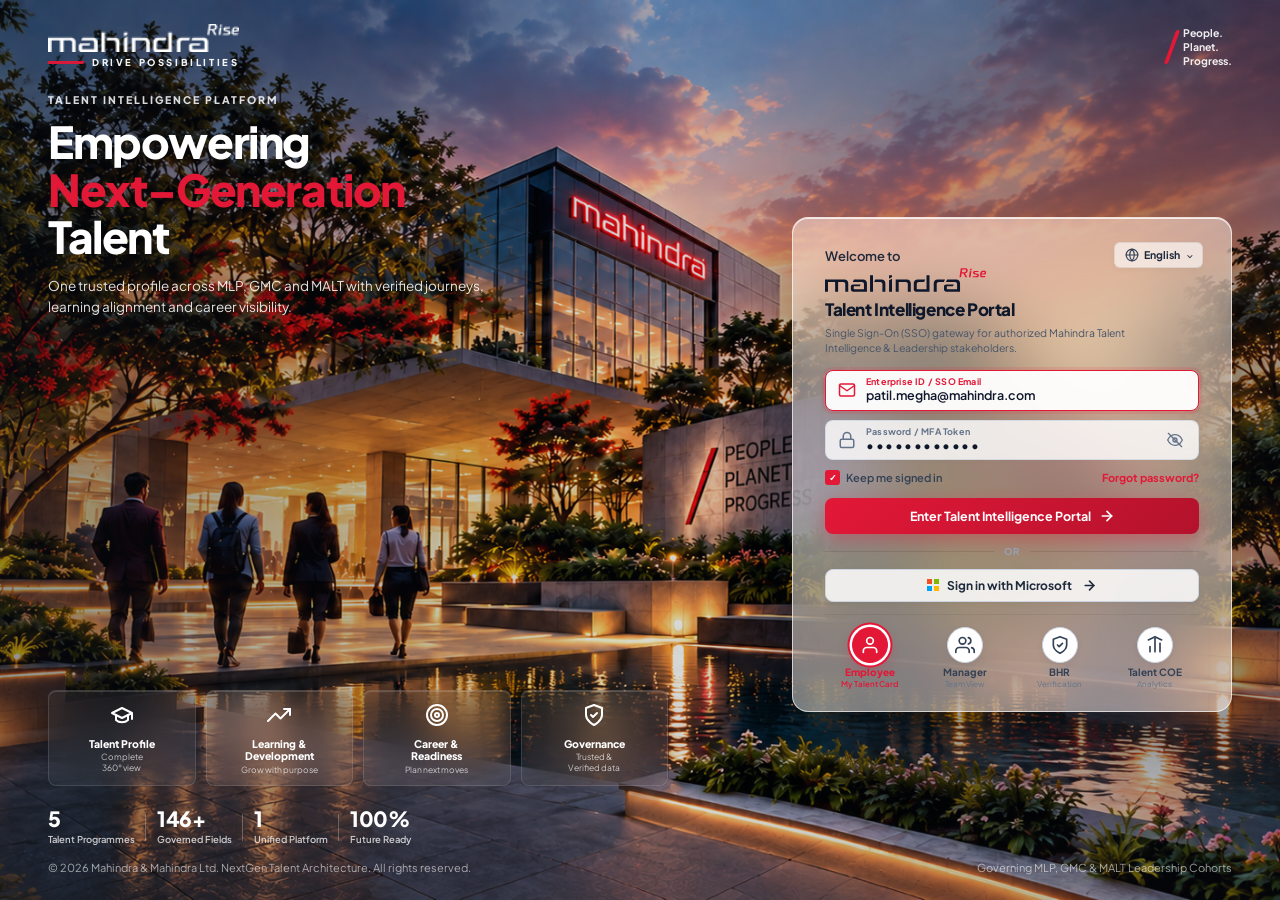
==== index.html @ 581f1bfe "Initial Commit" ====
<!DOCTYPE html>
<html lang="en">

<head>
  <meta charset="UTF-8">
  <meta name="viewport" content="width=device-width, initial-scale=1.0">
  <title>Mahindra Rise • Talent Intelligence Portal</title>
  <link rel="preconnect" href="https://fonts.googleapis.com">
  <link rel="preconnect" href="https://fonts.gstatic.com" crossorigin>
  <link href="https://fonts.googleapis.com/css2?family=Plus+Jakarta+Sans:wght@400;500;600;700;800&display=swap"
    rel="stylesheet">
  <link rel="stylesheet" href="css/variables.css">
  <link rel="stylesheet" href="css/global.css">
  <style>
    * {
      box-sizing: border-box;
      margin: 0;
      padding: 0;
      font-family: 'Plus Jakarta Sans', -apple-system, BlinkMacSystemFont, sans-serif;
    }

    body {
      min-height: 100vh;
      background: #0d1522;
      color: #ffffff;
      overflow-x: hidden;
      position: relative;
    }

    /* Fullscreen Background & Atmosphere */
    .login-page-bg {
      position: fixed;
      inset: 0;
      background:
        linear-gradient(to right, rgba(10, 15, 25, 0.45) 0%, rgba(10, 15, 25, 0.15) 50%, rgba(10, 15, 25, 0.35) 100%),
        url('images/login_bg.png') center center / cover no-repeat;
      z-index: 1;
    }

    .login-container {
      position: relative;
      z-index: 10;
      min-height: 100vh;
      display: flex;
      flex-direction: column;
      justify-content: space-between;
      padding: 24px 48px;
      max-width: 1680px;
      margin: 0 auto;
    }

    /* Top Navigation Header */
    .login-top-header {
      display: flex;
      align-items: center;
      justify-content: space-between;
      width: 100%;
    }

    .brand-logo-area {
      display: flex;
      flex-direction: column;
      gap: 3px;
    }

    .brand-logo-row {
      display: flex;
      align-items: baseline;
      gap: 8px;
    }

    .brand-logo-img {
      height: 28px;
      width: auto;
      display: block;
    }

    .brand-tagline {
      font-size: 9.5px;
      font-weight: 800;
      letter-spacing: 2.6px;
      color: #ffffff;
      text-transform: uppercase;
      opacity: 0.95;
      display: flex;
      align-items: center;
      gap: 8px;
    }

    .brand-tagline::before {
      content: '';
      display: inline-block;
      width: 36px;
      height: 2.5px;
      background: #e31837;
      transform: skewX(-25deg);
    }

    .motto-banner {
      display: flex;
      align-items: center;
      gap: 10px;
      font-size: 10.5px;
      font-weight: 700;
      line-height: 1.35;
      color: rgba(255, 255, 255, 0.9);
      text-align: left;
    }

    .motto-slash {
      width: 3.5px;
      height: 34px;
      background: #e31837;
      border-radius: 2px;
      transform: skewX(-20deg);
    }

    /* Main Grid: Left Hero vs Right Floating Card */
    .login-main-grid {
      display: grid;
      grid-template-columns: 1fr 440px;
      gap: 40px;
      align-items: center;
      margin: 12px 0;
      flex: 1;
    }

    /* Left Hero Content */
    .hero-content {
      max-width: 620px;
      display: flex;
      flex-direction: column;
      justify-content: space-between;
      align-self: stretch;
      min-height: 550px;
      padding: 10px 0 0;
    }

    .hero-top-block {
      display: flex;
      flex-direction: column;
    }

    .hero-eyebrow {
      font-size: 10.5px;
      font-weight: 800;
      letter-spacing: 2px;
      text-transform: uppercase;
      color: rgba(255, 255, 255, 0.85);
      margin-bottom: 10px;
      display: flex;
      align-items: center;
      gap: 8px;
    }

    .hero-title {
      font-size: 44px;
      line-height: 1.08;
      font-weight: 800;
      letter-spacing: -1.4px;
      color: #ffffff;
      margin-bottom: 14px;
      text-shadow: 0 4px 25px rgba(0, 0, 0, 0.45);
    }

    .hero-title .highlight-red {
      color: #e31837;
      display: block;
    }

    .hero-description {
      font-size: 13.5px;
      line-height: 1.6;
      color: rgba(255, 255, 255, 0.88);
      max-width: 460px;
      margin-bottom: 20px;
      text-shadow: 0 2px 10px rgba(0, 0, 0, 0.35);
    }

    .hero-bottom-block {
      margin-top: auto;
      padding-top: 36px;
    }

    /* 4 Frosted Feature Cards */
    .feature-cards-grid {
      display: grid;
      grid-template-columns: repeat(4, 1fr);
      gap: 10px;
      margin-bottom: 22px;
    }

    .feature-pill-card {
      background: rgba(255, 255, 255, 0.05);
      backdrop-filter: blur(20px);
      -webkit-backdrop-filter: blur(20px);
      border: 1px solid rgba(255, 255, 255, 0.12);
      border-radius: 8px;
      padding: 12px 10px 10px;
      text-align: center;
      box-shadow: 0 8px 24px rgba(0, 0, 0, 0.1), inset 0 1px 0 rgba(255, 255, 255, 0.15);
      transition: transform 0.25s ease, background 0.25s ease, border-color 0.25s ease;
    }

    .feature-pill-card:hover {
      transform: translateY(-2px);
      background: rgba(255, 255, 255, 0.1);
      border-color: rgba(255, 255, 255, 0.28);
    }

    .feature-icon-box {
      font-size: 18px;
      margin-bottom: 4px;
      display: inline-block;
    }

    .feature-title {
      font-size: 10.5px;
      font-weight: 800;
      color: #ffffff;
      margin-bottom: 2px;
      line-height: 1.2;
      white-space: nowrap;
    }

    .feature-sub {
      font-size: 8.5px;
      color: rgba(255, 255, 255, 0.72);
      line-height: 1.2;
    }

    /* Bottom Metrics Strip */
    .hero-metrics-strip {
      display: flex;
      align-items: center;
      gap: 22px;
    }

    .metric-item {
      display: flex;
      flex-direction: column;
      position: relative;
    }

    .metric-item:not(:last-child)::after {
      content: '';
      position: absolute;
      right: -11px;
      top: 15%;
      height: 70%;
      width: 1px;
      background: rgba(255, 255, 255, 0.25);
    }

    .metric-value {
      font-size: 21px;
      font-weight: 800;
      color: #ffffff;
      line-height: 1;
      letter-spacing: -0.5px;
    }

    .metric-label {
      font-size: 9.5px;
      color: rgba(255, 255, 255, 0.75);
      font-weight: 600;
      margin-top: 3px;
    }

    /* ==========================================================================
       RIGHT FLOATING GLASSMORPHIC LOGIN CARD
       ========================================================================== */
    .login-glass-card {
      background: rgba(255, 255, 255, 0.44);
      backdrop-filter: blur(35px) saturate(140%);
      -webkit-backdrop-filter: blur(35px) saturate(140%);
      border: 1.5px solid rgba(255, 255, 255, 0.65);
      border-radius: 16px;
      box-shadow: 0 30px 80px rgba(0, 0, 0, 0.3), inset 0 1px 0 rgba(255, 255, 255, 0.8);
      padding: 28px 32px 22px;
      color: #0f172a;
      position: relative;
      overflow: hidden;
      max-width: 440px;
    }

    /* Language Switcher Pill */
    .lang-switcher-pill {
      position: absolute;
      top: 24px;
      right: 28px;
      background: rgba(255, 255, 255, 0.65);
      border: 1px solid rgba(0, 0, 0, 0.08);
      border-radius: 6px;
      padding: 4px 10px;
      font-size: 10.5px;
      font-weight: 700;
      color: #1e293b;
      display: flex;
      align-items: center;
      gap: 5px;
      cursor: pointer;
      box-shadow: 0 2px 6px rgba(0, 0, 0, 0.03);
      transition: all 0.2s ease;
    }

    .lang-switcher-pill:hover {
      background: #ffffff;
      border-color: #cbd5e1;
    }

    /* Card Headings */
    .card-welcome {
      font-size: 13px;
      font-weight: 600;
      color: #1e293b;
      margin-bottom: 2px;
    }

    .card-brand-logo-wrap {
      display: flex;
      align-items: center;
      margin: 2px 0 4px;
    }

    .card-brand-logo-svg {
      height: 24px;
      width: auto;
      display: block;
    }

    .card-sub-title {
      font-size: 17px;
      font-weight: 800;
      letter-spacing: -0.4px;
      color: #0f172a;
      margin-top: 1px;
      margin-bottom: 3px;
    }

    .card-desc {
      font-size: 10.5px;
      line-height: 1.45;
      color: #475569;
      margin-bottom: 14px;
      max-width: 330px;
    }

    /* ==========================================================================
       SLEEK OUTLINED INPUTS (MATCHING SCREEN/LOGIN.PNG)
       ========================================================================== */
    .input-field-box {
      background: rgba(255, 255, 255, 0.82);
      border: 1.5px solid rgba(203, 213, 225, 0.7);
      border-radius: 8px;
      padding: 6px 12px 6px 12px;
      display: flex;
      align-items: center;
      gap: 10px;
      margin-bottom: 9px;
      box-shadow: 0 2px 6px rgba(0, 0, 0, 0.02);
      transition: all 0.2s ease;
    }

    .input-field-box:hover {
      border-color: #94a3b8;
    }

    /* Active / Focus state with red accent glow */
    .input-field-box.active-box,
    .input-field-box:focus-within {
      border-color: #e31837;
      background: rgba(255, 255, 255, 0.96);
      box-shadow: 0 0 0 3px rgba(227, 24, 55, 0.12), 0 3px 10px rgba(227, 24, 55, 0.06);
    }

    .input-icon {
      font-size: 15px;
      display: flex;
      align-items: center;
      justify-content: center;
      flex-shrink: 0;
      color: #64748b;
      transition: color 0.2s ease;
    }

    .input-field-box.active-box .input-icon,
    .input-field-box:focus-within .input-icon {
      color: #e31837;
    }

    .input-inner {
      flex: 1;
      display: flex;
      flex-direction: column;
      justify-content: center;
    }

    .input-label {
      font-size: 9px;
      font-weight: 700;
      letter-spacing: 0.2px;
      color: #64748b;
      margin-bottom: 1px;
      line-height: 1.1;
      transition: color 0.2s ease;
    }

    .input-field-box.active-box .input-label,
    .input-field-box:focus-within .input-label {
      color: #e31837;
    }

    .input-control {
      width: 100%;
      border: none;
      background: transparent;
      font-size: 12.5px;
      font-weight: 600;
      color: #0f172a;
      outline: none;
      padding: 0;
      line-height: 1.3;
    }

    .input-control.password-dots {
      letter-spacing: 1.5px;
      font-size: 12px;
      font-weight: 700;
    }

    .eye-toggle-btn {
      color: #64748b;
      cursor: pointer;
      font-size: 14px;
      background: none;
      border: none;
      padding: 3px;
      display: flex;
      align-items: center;
      justify-content: center;
      transition: color 0.2s;
    }

    .eye-toggle-btn:hover {
      color: #0f172a;
    }

    /* Remember & Forgot Row */
    .auth-helpers-row {
      display: flex;
      align-items: center;
      justify-content: space-between;
      margin-top: 6px;
      margin-bottom: 12px;
      font-size: 11px;
    }

    .checkbox-label {
      display: flex;
      align-items: center;
      gap: 6px;
      color: #334155;
      font-weight: 600;
      cursor: pointer;
      user-select: none;
    }

    .checkbox-custom {
      width: 15px;
      height: 15px;
      border-radius: 3px;
      background: #e31837;
      display: grid;
      place-items: center;
      color: #ffffff;
      font-size: 9px;
      font-weight: 900;
    }

    .forgot-link {
      color: #e31837;
      font-weight: 700;
      text-decoration: none;
      transition: opacity 0.2s;
    }

    .forgot-link:hover {
      text-decoration: underline;
    }

    /* Primary Submit Button */
    .btn-submit-main {
      width: 100%;
      background: linear-gradient(135deg, #e31837 0%, #b3122c 100%);
      color: #ffffff;
      border: none;
      border-radius: 8px;
      padding: 10px 18px;
      font-size: 12.5px;
      font-weight: 700;
      display: flex;
      align-items: center;
      justify-content: center;
      gap: 8px;
      box-shadow: 0 6px 18px rgba(227, 24, 55, 0.35);
      cursor: pointer;
      transition: all 0.25s ease;
    }

    .btn-submit-main:hover {
      transform: translateY(-1px);
      box-shadow: 0 10px 24px rgba(227, 24, 55, 0.45);
    }

    /* Divider */
    .auth-divider {
      display: flex;
      align-items: center;
      gap: 10px;
      margin: 10px 0;
      color: #94a3b8;
      font-size: 9.5px;
      font-weight: 700;
      letter-spacing: 1px;
    }

    .auth-divider::before,
    .auth-divider::after {
      content: '';
      flex: 1;
      height: 1px;
      background: rgba(0, 0, 0, 0.1);
    }

    /* Microsoft SSO Button */
    .btn-ms-sso {
      width: 100%;
      background: rgba(255, 255, 255, 0.85);
      border: 1px solid #cbd5e1;
      border-radius: 8px;
      padding: 8px 16px;
      font-size: 12px;
      font-weight: 700;
      color: #1e293b;
      display: flex;
      align-items: center;
      justify-content: center;
      gap: 8px;
      box-shadow: 0 2px 6px rgba(0, 0, 0, 0.03);
      cursor: pointer;
      transition: all 0.2s ease;
    }

    .btn-ms-sso:hover {
      background: #ffffff;
      border-color: #94a3b8;
      transform: translateY(-1px);
    }

    .ms-logo-grid {
      display: grid;
      grid-template-columns: repeat(2, 5px);
      grid-template-rows: repeat(2, 5px);
      gap: 2px;
    }

    .ms-r {
      background: #f25022;
    }

    .ms-g {
      background: #7fba00;
    }

    .ms-b {
      background: #00a4ef;
    }

    .ms-y {
      background: #ffb900;
    }

    /* ==========================================================================
       4 ROLE PRESET ICONS (Bottom of Card)
       ========================================================================== */
    .persona-presets-row {
      display: grid;
      grid-template-columns: repeat(4, 1fr);
      gap: 6px;
      margin-top: 12px;
      padding-top: 12px;
      border-top: 1px solid rgba(0, 0, 0, 0.06);
      text-align: center;
    }

    .persona-preset-btn {
      background: none;
      border: none;
      display: flex;
      flex-direction: column;
      align-items: center;
      cursor: pointer;
      transition: transform 0.2s ease;
    }

    .persona-preset-btn:hover {
      transform: translateY(-2px);
    }

    .preset-avatar-circle {
      width: 36px;
      height: 36px;
      border-radius: 50%;
      background: #ffffff;
      border: 1.5px solid #cbd5e1;
      display: grid;
      place-items: center;
      font-size: 14px;
      color: #334155;
      margin-bottom: 3px;
      transition: all 0.22s ease;
      box-shadow: 0 3px 8px rgba(0, 0, 0, 0.05);
    }

    .persona-preset-btn.active .preset-avatar-circle {
      background: #e31837;
      color: #ffffff;
      border-color: #e31837;
      box-shadow: 0 0 0 2.5px #ffffff, 0 0 0 4.5px #e31837, 0 6px 14px rgba(227, 24, 55, 0.35);
    }

    .preset-title {
      font-size: 10px;
      font-weight: 700;
      color: #334155;
      line-height: 1.2;
    }

    .persona-preset-btn.active .preset-title {
      color: #e31837;
      font-weight: 800;
    }

    .preset-subtitle {
      font-size: 8px;
      color: #64748b;
      margin-top: 1px;
    }

    .persona-preset-btn.active .preset-subtitle {
      color: #e31837;
      font-weight: 600;
    }

    /* Responsive */
    @media (max-width: 1180px) {
      .login-main-grid {
        grid-template-columns: 1fr;
        gap: 32px;
      }

      .hero-content {
        max-width: 100%;
      }

      .login-glass-card {
        max-width: 490px;
        margin: 0 auto;
      }
    }

    @media (max-width: 768px) {
      .login-container {
        padding: 20px;
      }

      .hero-title {
        font-size: 38px;
      }

      .feature-cards-grid {
        grid-template-columns: repeat(2, 1fr);
      }

      .hero-metrics-strip {
        flex-wrap: wrap;
        gap: 16px;
      }
    }
  </style>
</head>

<body>

  <div class="login-page-bg"></div>

  <div class="login-container">
    <!-- Top Header -->
    <header class="login-top-header">
      <div class="brand-logo-area">
        <div class="brand-logo-row">
          <!-- Exact Mahindra White Logo -->
          <img src="images/mahindra-white-logo.png" alt="Mahindra Rise" class="brand-logo-img">
        </div>
        <div class="brand-tagline">DRIVE POSSIBILITIES</div>
      </div>

      <div class="motto-banner">
        <div class="motto-slash"></div>
        <div>
          People.<br>
          Planet.<br>
          Progress.
        </div>
      </div>
    </header>

    <!-- Main Hero & Login Card Grid -->
    <main class="login-main-grid">
      <!-- Left Hero Column -->
      <div class="hero-content">
        <div class="hero-top-block">
          <div class="hero-eyebrow">TALENT INTELLIGENCE PLATFORM</div>

          <h1 class="hero-title">
            Empowering
            <span class="highlight-red">Next–Generation</span>
            Talent
          </h1>

          <p class="hero-description">
            One trusted profile across MLP, GMC and MALT with verified journeys, learning alignment and career visibility.
          </p>
        </div>

        <div class="hero-bottom-block">
          <!-- 4 Feature Cards -->
          <div class="feature-cards-grid">
            <div class="feature-pill-card">
              <div class="feature-icon-box">
                <svg width="24" height="24" viewBox="0 0 24 24" fill="none" stroke="#ffffff" stroke-width="2"
                  stroke-linecap="round" stroke-linejoin="round">
                  <path d="M22 10v6M2 10l10-5 10 5-10 5z"></path>
                  <path d="M6 12v5c3 3 9 3 12 0v-5"></path>
                </svg>
              </div>
              <div class="feature-title">Talent Profile</div>
              <div class="feature-sub">Complete<br>360° view</div>
            </div>

            <div class="feature-pill-card">
              <div class="feature-icon-box">
                <svg width="24" height="24" viewBox="0 0 24 24" fill="none" stroke="#ffffff" stroke-width="2"
                  stroke-linecap="round" stroke-linejoin="round">
                  <polyline points="23 6 13.5 15.5 8.5 10.5 1 18"></polyline>
                  <polyline points="17 6 23 6 23 12"></polyline>
                </svg>
              </div>
              <div class="feature-title">Learning &amp;<br>Development</div>
              <div class="feature-sub">Grow with purpose</div>
            </div>

            <div class="feature-pill-card">
              <div class="feature-icon-box">
                <svg width="24" height="24" viewBox="0 0 24 24" fill="none" stroke="#ffffff" stroke-width="2"
                  stroke-linecap="round" stroke-linejoin="round">
                  <circle cx="12" cy="12" r="10"></circle>
                  <circle cx="12" cy="12" r="6"></circle>
                  <circle cx="12" cy="12" r="2"></circle>
                </svg>
              </div>
              <div class="feature-title">Career &amp;<br>Readiness</div>
              <div class="feature-sub">Plan next moves</div>
            </div>

            <div class="feature-pill-card">
              <div class="feature-icon-box">
                <svg width="24" height="24" viewBox="0 0 24 24" fill="none" stroke="#ffffff" stroke-width="2"
                  stroke-linecap="round" stroke-linejoin="round">
                  <path d="M12 22s8-4 8-10V5l-8-3-8 3v7c0 6 8 10 8 10z"></path>
                  <polyline points="9 12 11 14 15 10"></polyline>
                </svg>
              </div>
              <div class="feature-title">Governance</div>
              <div class="feature-sub">Trusted &amp;<br>Verified data</div>
            </div>
          </div>

          <!-- Bottom Stats Metrics Strip -->
          <div class="hero-metrics-strip">
            <div class="metric-item">
              <div class="metric-value">5</div>
              <div class="metric-label">Talent Programmes</div>
            </div>

            <div class="metric-item">
              <div class="metric-value">146+</div>
              <div class="metric-label">Governed Fields</div>
            </div>

            <div class="metric-item">
              <div class="metric-value">1</div>
              <div class="metric-label">Unified Platform</div>
            </div>

            <div class="metric-item">
              <div class="metric-value">100%</div>
              <div class="metric-label">Future Ready</div>
            </div>
          </div>
        </div>
      </div>

      <!-- Right Floating Glassmorphic Login Card -->
      <div class="login-glass-card">
        <div class="lang-switcher-pill">
          <svg width="14" height="14" viewBox="0 0 24 24" fill="none" stroke="#334155" stroke-width="2"
            stroke-linecap="round" stroke-linejoin="round">
            <circle cx="12" cy="12" r="10"></circle>
            <line x1="2" y1="12" x2="22" y2="12"></line>
            <path d="M12 2a15.3 15.3 0 0 1 4 10 15.3 15.3 0 0 1-4 10 15.3 15.3 0 0 1-4-10 15.3 15.3 0 0 1 4-10z"></path>
          </svg>
          <span>English</span>
          <span style="font-size: 9px; margin-left: 2px;">⌵</span>
        </div>

        <div class="card-welcome">Welcome to</div>
        <div class="card-brand-logo-wrap">
          <svg width="168" height="25" viewBox="0 0 642 94" fill="none" class="card-brand-logo-svg" xmlns="http://www.w3.org/2000/svg">
            <path fill-rule="evenodd" clip-rule="evenodd" d="M485.91 45.45H522.51C530.82 45.45 537.61 52 537.61 60V93.33H482.88C477.82 93.33 473.68 89.34 473.68 84.47V72.89C473.68 68.36 477.53 64.65 482.23 64.65H512.59L509.37 71.39H487.04C486.05 71.39 484.98 72.12 484.98 73.17V82.28C484.98 83.32 486.05 84.06 487.04 84.06H525.78V62.21C525.78 57.97 522.01 54.74 517.81 54.74H481.47L485.9 45.46L485.91 45.45ZM266.81 35.01V27.92H254.99V41.74L266.81 35.01ZM254.98 48.48L266.8 41.75V93.34H254.98V48.48ZM326.4 45.45C334.7 45.45 341.5 52 341.5 60V93.33H329.68V62.2C329.68 57.96 325.91 54.73 321.71 54.73H293.31V93.33H281.49V45.47C296.43 45.47 311.41 45.45 326.4 45.45ZM477.69 45.45H448.03C439.73 45.45 432.93 52 432.93 60V93.33H444.75V62.2C444.75 57.96 448.52 54.73 452.72 54.73H473.21L477.69 45.45ZM80.75 93.33H92.58V60C92.58 52 85.78 45.45 77.48 45.45H0V93.33H11.82V56.51C11.82 55.46 12.89 54.73 13.89 54.73H38.31C39.3 54.73 40.37 55.46 40.37 56.51V93.33H52.2V56.51C52.2 55.46 53.27 54.73 54.26 54.73H72.78C76.97 54.73 80.75 57.96 80.75 62.2V93.33ZM179.31 28.04V93.34H191.13V28.04H179.31ZM228.49 93.33H240.31V60.01C240.31 52.01 233.51 45.46 225.21 45.46H200.1L195.63 54.74H220.52C224.71 54.74 228.49 57.97 228.49 62.21V93.34V93.33ZM416 28.04V93.34H362.63C357.57 93.34 353.44 89.35 353.44 84.48V60.02C353.44 52.02 360.23 45.47 368.54 45.47H398.95L394.47 54.75H373.23C369.04 54.75 365.26 57.98 365.26 62.22V82.29C365.26 83.33 366.33 84.07 367.32 84.07H404.18V28.04H416ZM115.23 45.45H151.83C160.14 45.45 166.93 52 166.93 60V93.33H112.2C107.14 93.33 103 89.34 103 84.47V72.89C103 68.36 106.85 64.65 111.55 64.65H141.91L138.69 71.39H116.36C115.37 71.39 114.3 72.12 114.3 73.17V82.28C114.3 83.32 115.37 84.06 116.36 84.06H155.1V62.21C155.1 57.97 151.32 54.74 147.13 54.74H110.79L115.22 45.46L115.23 45.45Z" fill="#0f172a"/>
            <path fill-rule="evenodd" clip-rule="evenodd" d="M617.88 22.23L617.92 21.93C618.18 20.33 618.51 18.82 618.97 17.45C619.44 16.07 620.05 14.83 620.88 13.79C621.74 12.72 622.81 11.87 624.18 11.28C625.54 10.7 627.19 10.38 629.2 10.38H633.41L634.28 10.42L635.16 10.53C636.04 10.67 636.89 10.93 637.66 11.28C638.42 11.63 639.11 12.09 639.7 12.63C640.32 13.21 640.83 13.9 641.17 14.68C641.49 15.42 641.67 16.25 641.67 17.14L641.64 17.71L641.57 18.3C641.34 19.73 641.02 20.89 640.58 21.82C640.13 22.77 639.57 23.5 638.86 24.03C638.16 24.56 637.33 24.91 636.36 25.12C635.4 25.32 634.31 25.4 633.06 25.4H623.48C623.34 26.4 623.25 27.29 623.27 28.04C623.29 28.83 623.42 29.49 623.72 29.99C624.02 30.48 624.54 30.87 625.34 31.12C626.18 31.39 627.34 31.53 628.88 31.53H639.28L636.58 36.01H625.84C622.4 36.01 620.27 35.1 618.99 33.63C617.71 32.16 617.3 30.15 617.3 27.93C617.3 27.01 617.38 26.06 617.49 25.1C617.59 24.16 617.74 23.18 617.87 22.22M576.55 12.99L583.37 9.11L579.31 35.87H572.81L573.39 32.08C574.35 25.83 575.31 19.55 576.2 13.35L576.22 13.18L576.55 12.99ZM578.46 2.71H584.33L583.81 6.15L576.65 10.23L577.78 2.72H578.45L578.46 2.71ZM611.62 11.93L609.64 15.21H599.99L599 15.23L597.99 15.33C597.69 15.38 597.4 15.45 597.17 15.53C596.94 15.61 596.74 15.72 596.59 15.84C596.46 15.95 596.33 16.11 596.23 16.29C596.12 16.49 596.02 16.72 595.96 16.95C595.9 17.19 595.86 17.45 595.86 17.68C595.86 17.9 595.88 18.11 595.94 18.29C596.01 18.51 596.15 18.71 596.31 18.87C596.49 19.04 596.72 19.19 596.98 19.32C597.28 19.46 597.62 19.59 597.97 19.69L606.86 21.82C607.91 22.07 608.85 22.44 609.64 22.92C610.43 23.4 611.1 24 611.59 24.7C612.08 25.39 612.42 26.19 612.58 27.08C612.73 27.93 612.72 28.88 612.54 29.9C612.32 31.09 611.94 32.08 611.43 32.88C610.91 33.69 610.25 34.32 609.48 34.79C608.73 35.24 607.87 35.56 606.93 35.75C606 35.94 604.98 36.02 603.92 36.02H586.61L589.28 31.58H600.44C601.17 31.58 601.89 31.58 602.53 31.52C603.16 31.47 603.75 31.36 604.24 31.17C604.68 31 605.07 30.73 605.37 30.34C605.68 29.94 605.92 29.4 606.05 28.68C606.13 28.21 606.08 27.81 605.93 27.49C605.78 27.16 605.51 26.89 605.2 26.67C604.83 26.41 604.37 26.2 603.9 26.03C603.42 25.86 602.9 25.72 602.42 25.61L594.67 23.8C593.7 23.58 592.83 23.24 592.1 22.8C591.37 22.36 590.75 21.82 590.29 21.17C589.84 20.54 589.52 19.81 589.37 18.99C589.23 18.21 589.23 17.34 589.4 16.4C589.6 15.3 589.95 14.39 590.41 13.65C590.88 12.9 591.49 12.31 592.2 11.87C592.89 11.44 593.68 11.16 594.54 10.98C595.4 10.8 596.33 10.73 597.31 10.73H612.33L611.61 11.92L611.62 11.93ZM558.54 35.48L551.13 20.94H543.98L541.78 35.88H535.26L536.18 29.9C537.69 20.02 539.21 10.13 540.64 0.319998L540.68 0.00999832H558.63L559.63 0.0499983L560.62 0.159998C561.79 0.339998 562.84 0.679998 563.74 1.15C564.68 1.64 565.47 2.29 566.1 3.06C566.72 3.81 567.2 4.69 567.51 5.65C567.82 6.61 567.99 7.67 567.99 8.8L567.95 9.75L567.83 10.77C567.56 12.57 567.05 14.03 566.36 15.21C565.67 16.4 564.78 17.32 563.75 18.02C562.82 18.65 561.78 19.12 560.67 19.46C559.73 19.75 558.72 19.96 557.68 20.11L566.13 35.87L558.75 35.91L558.54 35.48ZM556.13 4.78H546.35L544.62 16.55H552.24C553.4 16.55 554.53 16.47 555.57 16.28C556.61 16.09 557.57 15.77 558.4 15.32C559.2 14.88 559.9 14.28 560.44 13.5C560.98 12.72 561.37 11.74 561.55 10.54C561.71 9.46 561.72 8.55 561.57 7.8C561.43 7.08 561.14 6.51 560.71 6.08C560.28 5.64 559.68 5.32 558.93 5.11C558.16 4.89 557.22 4.79 556.13 4.79V4.78ZM631.45 14.89H629.19C627.15 14.91 626.02 15.63 625.35 16.78C624.68 17.92 624.41 19.51 624.14 21.26H631.94C632.38 21.26 632.8 21.21 633.17 21.09C633.5 20.99 633.81 20.82 634.07 20.6C634.36 20.36 634.61 20.02 634.81 19.6C635.01 19.18 635.16 18.67 635.26 18.07C635.38 17.33 635.37 16.76 635.25 16.33C635.14 15.93 634.94 15.65 634.66 15.46C634.33 15.23 633.89 15.09 633.37 15.01C632.81 14.92 632.16 14.88 631.46 14.88L631.45 14.89Z" fill="#E31837"/>
          </svg>
        </div>
        <div class="card-sub-title">Talent Intelligence Portal</div>

        <p class="card-desc">
          Single Sign-On (SSO) gateway for authorized Mahindra Talent Intelligence &amp; Leadership stakeholders.
        </p>

        <form id="loginForm" onsubmit="event.preventDefault(); executeLogin();">
          <!-- Input 1: Enterprise ID / SSO Email -->
          <div class="input-field-box active-box" id="emailBox">
            <div class="input-icon">
              <svg width="18" height="18" viewBox="0 0 24 24" fill="none" stroke="currentColor" stroke-width="2"
                stroke-linecap="round" stroke-linejoin="round">
                <path d="M4 4h16c1.1 0 2 .9 2 2v12c0 1.1-.9 2-2 2H4c-1.1 0-2-.9-2-2V6c0-1.1.9-2 2-2z"></path>
                <polyline points="22,6 12,13 2,6"></polyline>
              </svg>
            </div>
            <div class="input-inner">
              <label class="input-label" for="loginEmail">Enterprise ID / SSO Email</label>
              <input type="email" id="loginEmail" class="input-control" value="patil.megha@mahindra.com" required
                onfocus="document.getElementById('emailBox').classList.add('active-box')"
                onblur="document.getElementById('emailBox').classList.remove('active-box')">
            </div>
          </div>

          <!-- Input 2: Password / MFA Token -->
          <div class="input-field-box" id="pwdBox">
            <div class="input-icon">
              <svg width="18" height="18" viewBox="0 0 24 24" fill="none" stroke="currentColor" stroke-width="2"
                stroke-linecap="round" stroke-linejoin="round">
                <rect x="3" y="11" width="18" height="11" rx="2" ry="2"></rect>
                <path d="M7 11V7a5 5 0 0 1 10 0v4"></path>
              </svg>
            </div>
            <div class="input-inner">
              <label class="input-label" for="loginPassword">Password / MFA Token</label>
              <input type="password" id="loginPassword" class="input-control password-dots" value="••••••••••••"
                required onfocus="document.getElementById('pwdBox').classList.add('active-box')"
                onblur="document.getElementById('pwdBox').classList.remove('active-box')">
            </div>
            <button type="button" class="eye-toggle-btn" onclick="togglePasswordVisibility()" title="Toggle visibility">
              <svg width="16" height="16" viewBox="0 0 24 24" fill="none" stroke="currentColor" stroke-width="2"
                stroke-linecap="round" stroke-linejoin="round">
                <path d="M1 12s4-8 11-8 11 8 11 8-4 8-11 8-11-8-11-8z"></path>
                <circle cx="12" cy="12" r="3"></circle>
                <line x1="2" y1="2" x2="22" y2="22"></line>
              </svg>
            </button>
          </div>

          <!-- Keep Signed In & Forgot Password -->
          <div class="auth-helpers-row">
            <label class="checkbox-label">
              <span class="checkbox-custom">✓</span>
              <span>Keep me signed in</span>
            </label>
            <a href="#" class="forgot-link"
              onclick="alert('Password reset link sent to your registered Enterprise ID.')">Forgot password?</a>
          </div>

          <!-- Submit Button -->
          <button type="submit" class="btn-submit-main">
            <span>Enter Talent Intelligence Portal</span>
            <svg width="16" height="16" viewBox="0 0 24 24" fill="none" stroke="#ffffff" stroke-width="2.5"
              stroke-linecap="round" stroke-linejoin="round">
              <line x1="5" y1="12" x2="19" y2="12"></line>
              <polyline points="12 5 19 12 12 19"></polyline>
            </svg>
          </button>
        </form>

        <!-- OR Divider -->
        <div class="auth-divider">OR</div>

        <!-- Microsoft SSO Button -->
        <button type="button" class="btn-ms-sso" onclick="executeLogin()">
          <div class="ms-logo-grid">
            <div class="ms-r"></div>
            <div class="ms-g"></div>
            <div class="ms-b"></div>
            <div class="ms-y"></div>
          </div>
          <span>Sign in with Microsoft</span>
          <svg width="15" height="15" viewBox="0 0 24 24" fill="none" stroke="#1e293b" stroke-width="2.5"
            stroke-linecap="round" stroke-linejoin="round" style="margin-left: 2px;">
            <line x1="5" y1="12" x2="19" y2="12"></line>
            <polyline points="12 5 19 12 12 19"></polyline>
          </svg>
        </button>

        <!-- 4 Role Presets / Fast Switcher -->
        <div class="persona-presets-row">
          <!-- 1. Employee -->
          <button type="button" class="persona-preset-btn active" id="presetEmployee"
            onclick="selectRolePreset('Employee', 'Aditi Deshmukh', 'patil.megha@mahindra.com', 'pages/talent-card.html?id=EMP-109281', this)">
            <div class="preset-avatar-circle">
              <svg width="20" height="20" viewBox="0 0 24 24" fill="none" stroke="currentColor" stroke-width="2"
                stroke-linecap="round" stroke-linejoin="round">
                <path d="M20 21v-2a4 4 0 0 0-4-4H8a4 4 0 0 0-4 4v2"></path>
                <circle cx="12" cy="7" r="4"></circle>
              </svg>
            </div>
            <div class="preset-title">Employee</div>
            <div class="preset-subtitle">My Talent Card</div>
          </button>

          <!-- 2. Manager -->
          <button type="button" class="persona-preset-btn" id="presetManager"
            onclick="selectRolePreset('Manager', 'Suresh Raman', 'raman.suresh@mahindra.com', 'pages/dashboard.html', this)">
            <div class="preset-avatar-circle">
              <svg width="20" height="20" viewBox="0 0 24 24" fill="none" stroke="currentColor" stroke-width="2"
                stroke-linecap="round" stroke-linejoin="round">
                <path d="M17 21v-2a4 4 0 0 0-4-4H5a4 4 0 0 0-4 4v2"></path>
                <circle cx="9" cy="7" r="4"></circle>
                <path d="M23 21v-2a4 4 0 0 0-3-3.87"></path>
                <path d="M16 3.13a4 4 0 0 1 0 7.75"></path>
              </svg>
            </div>
            <div class="preset-title">Manager</div>
            <div class="preset-subtitle">Team View</div>
          </button>

          <!-- 3. BHR -->
          <button type="button" class="persona-preset-btn" id="presetBHR"
            onclick="selectRolePreset('BHR', 'Megha Patil', 'patil.megha@mahindra.com', 'pages/bhr-approvals.html', this)">
            <div class="preset-avatar-circle">
              <svg width="20" height="20" viewBox="0 0 24 24" fill="none" stroke="currentColor" stroke-width="2"
                stroke-linecap="round" stroke-linejoin="round">
                <path d="M12 22s8-4 8-10V5l-8-3-8 3v7c0 6 8 10 8 10z"></path>
                <polyline points="9 12 11 14 15 10"></polyline>
              </svg>
            </div>
            <div class="preset-title">BHR</div>
            <div class="preset-subtitle">Verification</div>
          </button>

          <!-- 4. Talent COE -->
          <button type="button" class="persona-preset-btn" id="presetCOE"
            onclick="selectRolePreset('GroupHR', 'Executive Board', 'geb.talent@mahindra.com', 'pages/talent-analytics.html', this)">
            <div class="preset-avatar-circle">
              <svg width="20" height="20" viewBox="0 0 24 24" fill="none" stroke="currentColor" stroke-width="2"
                stroke-linecap="round" stroke-linejoin="round">
                <line x1="18" y1="20" x2="18" y2="10"></line>
                <line x1="12" y1="20" x2="12" y2="4"></line>
                <line x1="6" y1="20" x2="6" y2="14"></line>
                <polyline points="4 6 12 2 20 6"></polyline>
              </svg>
            </div>
            <div class="preset-title">Talent COE</div>
            <div class="preset-subtitle">Analytics</div>
          </button>
        </div>
      </div>
    </main>

    <footer
      style="font-size: 11px; color: rgba(255, 255, 255, 0.6); display: flex; justify-content: space-between; align-items: center;">
      <div>© 2026 Mahindra &amp; Mahindra Ltd. NextGen Talent Architecture. All rights reserved.</div>
      <div>Governing MLP, GMC &amp; MALT Leadership Cohorts</div>
    </footer>
  </div>

  <script src="js/mock-data.js"></script>
  <script>
    let currentTargetUrl = "pages/talent-card.html?id=EMP-109281";
    let activeRoleData = {
      name: "Aditi Deshmukh",
      role: "Employee",
      empId: "10928145",
      designation: "Lead - EV Charging Infra (MLP 2026)"
    };

    function selectRolePreset(role, name, email, targetUrl, btnElem) {
      document.querySelectorAll('.persona-preset-btn').forEach(b => b.classList.remove('active'));
      btnElem.classList.add('active');

      document.getElementById('loginEmail').value = email;
      currentTargetUrl = targetUrl;

      activeRoleData = {
        name: name,
        role: role,
        empId: role === 'BHR' ? "M1004821" : (role === 'GroupHR' ? "GEB-001" : (role === 'Manager' ? "M1002914" : "10928145")),
        designation: role === 'BHR' ? "Lead - BHR & Talent Architecture" : (role === 'GroupHR' ? "Group Talent Intelligence & Executive Board" : (role === 'Manager' ? "VP - EV Strategy & Reporting Manager" : "Lead - EV Charging Infra (MLP 2026)"))
      };
    }

    function executeLogin() {
      TalentStore.set('currentUser', activeRoleData);
      window.location.href = currentTargetUrl;
    }

    function togglePasswordVisibility() {
      const input = document.getElementById('loginPassword');
      if (input.type === 'password') {
        input.type = 'text';
        input.classList.remove('password-dots');
      } else {
        input.type = 'password';
        input.classList.add('password-dots');
      }
    }
  </script>
</body>

</html>
---- css/variables.css ----
@import url('https://fonts.googleapis.com/css2?family=Plus+Jakarta+Sans:wght@400;500;600;700;800&display=swap');

:root {
  /* Mahindra Brand Colors & Exact Reference Tokens */
  --red: #e31837;
  --red-dark: #b3122c;
  --red-soft: #fff0f2;
  --red-glow: rgba(227, 24, 55, 0.28);
  --m-red: #e31837;
  --m-red-dark: #b3122c;
  --rising-red: #e31837;
  --rising-red-hover: #b3122c;
  --rising-red-glow: rgba(227, 24, 55, 0.25);
  --rising-red-subtle: rgba(227, 24, 55, 0.08);

  --ink: #111827;
  --ink-black: #0f172a;
  --slate: #334155;
  --steel-grey: #475467;
  --muted: #64748b;
  --steel-grey-light: #64748b;
  --bg: #eef2f8;
  --bg-slate: #eef2f8;
  --card: #ffffff;
  --white: #ffffff;
  --line: #dfe5ed;
  --border-grey: #dfe5ed;
  --border-grey-light: #edf2f7;
  --nav: #141c2b;

  /* Glassmorphism Design Tokens */
  --glass-bg: rgba(255, 255, 255, 0.82);
  --glass-surface: rgba(255, 255, 255, 0.72);
  --glass-surface-strong: rgba(255, 255, 255, 0.92);
  --glass-border: rgba(255, 255, 255, 0.9);
  --glass-border-subtle: rgba(223, 229, 237, 0.85);
  --glass-shadow: 0 14px 40px rgba(18, 30, 60, 0.07), 0 2px 8px rgba(18, 30, 60, 0.03);
  --glass-shadow-hover: 0 20px 48px rgba(18, 30, 60, 0.12), 0 4px 12px rgba(18, 30, 60, 0.05);
  --glass-blur: 16px;

  /* Elevation, Shadows & Radii */
  --radius: 18px;
  --radius-xs: 6px;
  --radius-sm: 10px;
  --radius-md: 14px;
  --radius-lg: 18px;
  --radius-xl: 24px;
  --radius-full: 9999px;

  --shadow: 0 10px 30px rgba(16, 24, 40, 0.06), 0 1px 3px rgba(16, 24, 40, 0.03);
  --shadow-hover: 0 18px 42px rgba(16, 24, 40, 0.11), 0 4px 12px rgba(16, 24, 40, 0.04);
  --shadow-sm: 0 2px 8px rgba(16, 24, 40, 0.04);
  --shadow-md: 0 8px 24px rgba(16, 24, 40, 0.07);
  --shadow-lg: 0 20px 50px rgba(16, 24, 40, 0.13);
  --shadow-card-hover: 0 16px 36px rgba(16, 24, 40, 0.10);

  /* Animation Easing */
  --ease: cubic-bezier(0.2, 0.8, 0.2, 1);
  --transition-fast: 0.18s var(--ease);
  --transition-normal: 0.28s var(--ease);

  /* Semantic Status Colors */
  --success: #059669;
  --success-bg: #ecfdf5;
  --success-border: #a7f3d0;
  --warning: #d97706;
  --warning-bg: #fffbeb;
  --warning-border: #fde68a;
  --info: #0284c7;
  --info-bg: #f0f9ff;
  --info-border: #bae6fd;
  --purple: #7c3aed;
  --purple-bg: #f5f3ff;
  --purple-border: #ddd6fe;

  /* Data Source Tiers from Excel 01_Logic */
  --src-green: #059669;
  --src-orange: #d97706;
  --src-red: #e31837;

  /* Typography */
  --font-primary: 'Plus Jakarta Sans', -apple-system, BlinkMacSystemFont, 'Segoe UI', Roboto, sans-serif;
  --font-mono: 'JetBrains Mono', 'SFMono-Regular', Consolas, monospace;

  --sidebar-width: 252px;
  --sidebar-collapsed-width: 72px;
  --header-height: 68px;
  --content-max-width: 1480px;
}
---- css/global.css ----
@import url('https://fonts.googleapis.com/css2?family=Plus+Jakarta+Sans:wght@400;500;600;700;800&display=swap');
@import url('variables.css');

*, *::before, *::after {
  box-sizing: border-box;
  margin: 0;
  padding: 0;
  font-family: var(--font-primary);
}

html {
  font-size: 14.5px;
  scroll-behavior: smooth;
  -webkit-font-smoothing: antialiased;
  -moz-osx-font-smoothing: grayscale;
}

body {
  background: 
    radial-gradient(circle at 8% 8%, rgba(124, 58, 237, 0.08), transparent 32%),
    radial-gradient(circle at 92% 10%, rgba(2, 132, 199, 0.08), transparent 30%),
    radial-gradient(circle at 90% 85%, rgba(227, 24, 55, 0.07), transparent 32%),
    radial-gradient(circle at 35% 90%, rgba(99, 102, 241, 0.06), transparent 35%),
    linear-gradient(135deg, #f0f4fa 0%, #e8eef8 45%, #dfe7f4 100%);
  background-attachment: fixed;
  color: var(--ink);
  line-height: 1.55;
  min-height: 100vh;
  overflow-x: hidden;
}

/* Custom Scrollbar */
::-webkit-scrollbar {
  width: 7px;
  height: 7px;
}
::-webkit-scrollbar-track {
  background: rgba(220, 226, 236, 0.6);
}
::-webkit-scrollbar-thumb {
  background: #b5c2d4;
  border-radius: 4px;
}
::-webkit-scrollbar-thumb:hover {
  background: var(--red);
}

a {
  color: inherit;
  text-decoration: none;
}

button, input, select, textarea {
  font-family: inherit;
  font-size: inherit;
}

button {
  cursor: pointer;
  border: none;
  background: none;
}

img {
  max-width: 100%;
  height: auto;
  display: block;
}

/* Typography Hierarchy */
h1, h2, h3, h4, h5, h6 {
  color: var(--ink);
  font-weight: 800;
  letter-spacing: -0.025em;
  line-height: 1.2;
}

h1 { font-size: 1.85rem; }
h2 { font-size: 1.45rem; }
h3 { font-size: 1.18rem; }
h4 { font-size: 1.02rem; }
h5 { font-size: 0.92rem; }

.text-muted { color: var(--muted); }
.text-slate { color: var(--slate); }
.text-red { color: var(--red); }
.text-success { color: var(--success); }
.text-warning { color: var(--warning); }
.text-info { color: var(--info); }
.font-extrabold { font-weight: 800; }
.font-bold { font-weight: 700; }
.font-semibold { font-weight: 600; }
.font-medium { font-weight: 500; }
.text-xs { font-size: 0.76rem; }
.text-sm { font-size: 0.86rem; }
.text-lg { font-size: 1.15rem; }

/* Flex & Grid Utilities */
.d-flex { display: flex; }
.d-inline-flex { display: inline-flex; }
.align-center { align-items: center; }
.align-start { align-items: flex-start; }
.justify-between { justify-content: space-between; }
.justify-center { justify-content: center; }
.justify-end { justify-content: flex-end; }
.flex-column { flex-direction: column; }
.flex-1 { flex: 1; }
.flex-wrap { flex-wrap: wrap; }
.gap-xs { gap: 4px; }
.gap-sm { gap: 8px; }
.gap-md { gap: 14px; }
.gap-lg { gap: 20px; }
.gap-xl { gap: 28px; }

.d-grid { display: grid; }
.grid-2 { grid-template-columns: repeat(2, 1fr); gap: 18px; }
.grid-3 { grid-template-columns: repeat(3, 1fr); gap: 18px; }
.grid-4 { grid-template-columns: repeat(4, 1fr); gap: 18px; }

/* Animations */
@keyframes fadeUp {
  from { opacity: 0; transform: translateY(12px); }
  to { opacity: 1; transform: translateY(0); }
}

@keyframes slideIn {
  from { opacity: 0; transform: translateX(-12px); }
  to { opacity: 1; transform: translateX(0); }
}

.animate-fade-up {
  animation: fadeUp 0.35s var(--ease) forwards;
}

/* Card Surfaces */
.portal-card {
  background: var(--card);
  border-radius: var(--radius);
  border: 1px solid var(--line);
  box-shadow: var(--shadow);
  position: relative;
  overflow: hidden;
  transition: box-shadow var(--transition-normal), transform var(--transition-normal);
}

.portal-card:hover {
  box-shadow: var(--shadow-hover);
}

.portal-card.card-accent-red::before {
  content: '';
  position: absolute;
  top: 0;
  left: 0;
  right: 0;
  height: 4px;
  background: linear-gradient(90deg, var(--red-dark), var(--red), #17212f);
}
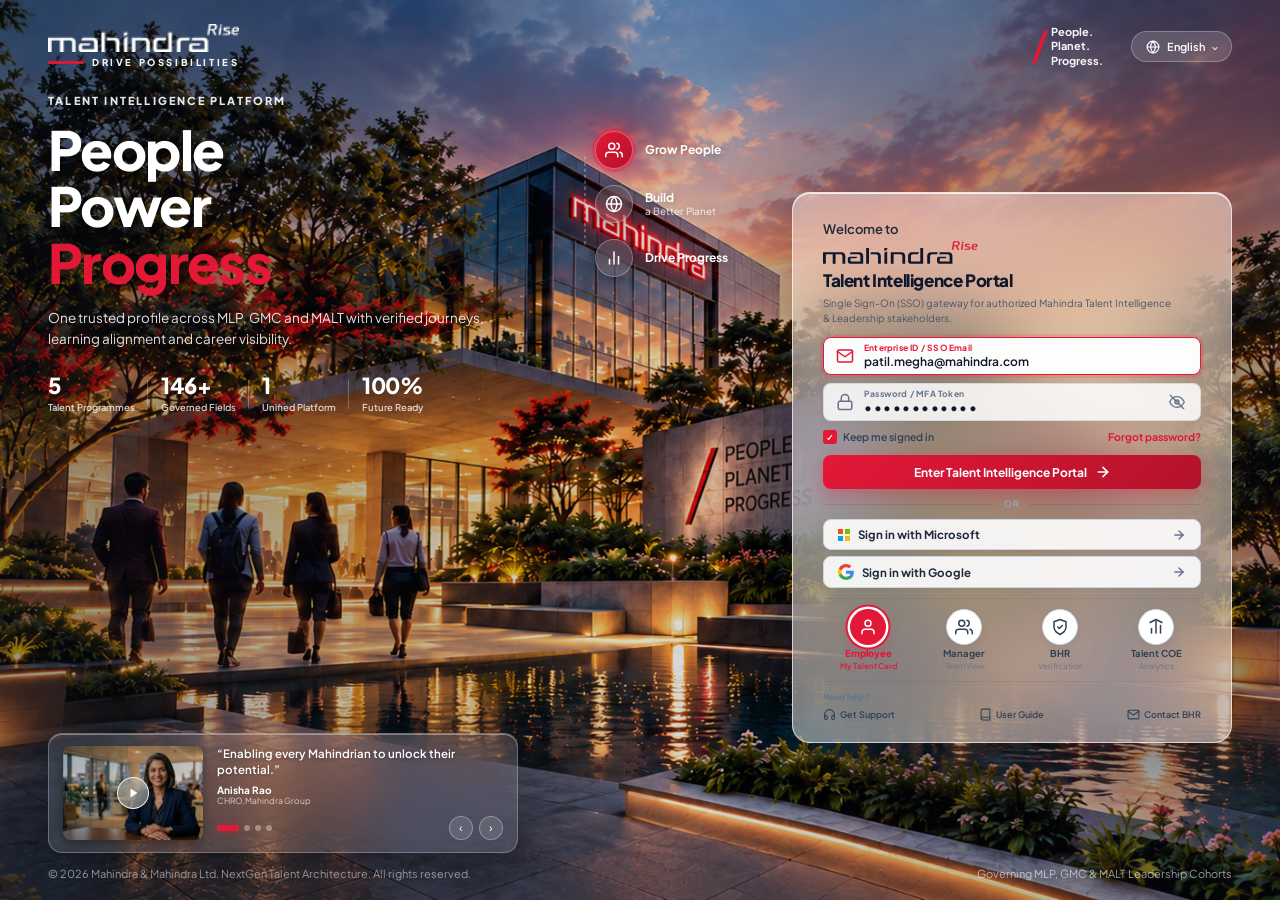
==== commit 54d5ce6b: "Changge" ====
--- a/index.html
+++ b/index.html
@@ -44,8 +44,8 @@
       display: flex;
       flex-direction: column;
       justify-content: space-between;
-      padding: 24px 48px;
-      max-width: 1680px;
+      padding: 24px 48px 18px;
+      max-width: 1720px;
       margin: 0 auto;
     }
 
@@ -96,14 +96,20 @@
       transform: skewX(-25deg);
     }
 
+    .header-right-group {
+      display: flex;
+      align-items: center;
+      gap: 28px;
+    }
+
     .motto-banner {
       display: flex;
       align-items: center;
       gap: 10px;
-      font-size: 10.5px;
+      font-size: 11px;
       font-weight: 700;
       line-height: 1.35;
-      color: rgba(255, 255, 255, 0.9);
+      color: rgba(255, 255, 255, 0.95);
       text-align: left;
     }
 
@@ -115,11 +121,33 @@
       transform: skewX(-20deg);
     }
 
+    .top-lang-dropdown {
+      background: rgba(255, 255, 255, 0.15);
+      backdrop-filter: blur(15px);
+      -webkit-backdrop-filter: blur(15px);
+      border: 1px solid rgba(255, 255, 255, 0.25);
+      border-radius: 20px;
+      padding: 6px 14px;
+      font-size: 11px;
+      font-weight: 600;
+      color: #ffffff;
+      display: flex;
+      align-items: center;
+      gap: 7px;
+      cursor: pointer;
+      transition: all 0.2s ease;
+    }
+
+    .top-lang-dropdown:hover {
+      background: rgba(255, 255, 255, 0.25);
+      border-color: rgba(255, 255, 255, 0.4);
+    }
+
     /* Main Grid: Left Hero vs Right Floating Card */
     .login-main-grid {
       display: grid;
       grid-template-columns: 1fr 440px;
-      gap: 40px;
+      gap: 48px;
       align-items: center;
       margin: 12px 0;
       flex: 1;
@@ -127,113 +155,139 @@
 
     /* Left Hero Content */
     .hero-content {
-      max-width: 620px;
       display: flex;
       flex-direction: column;
       justify-content: space-between;
       align-self: stretch;
-      min-height: 550px;
+      min-height: 560px;
       padding: 10px 0 0;
+      position: relative;
     }
 
     .hero-top-block {
-      display: flex;
-      flex-direction: column;
+      position: relative;
+      max-width: 680px;
     }
 
     .hero-eyebrow {
-      font-size: 10.5px;
+      font-size: 11px;
       font-weight: 800;
-      letter-spacing: 2px;
+      letter-spacing: 2.2px;
       text-transform: uppercase;
-      color: rgba(255, 255, 255, 0.85);
-      margin-bottom: 10px;
+      color: rgba(255, 255, 255, 0.9);
+      margin-bottom: 12px;
       display: flex;
       align-items: center;
       gap: 8px;
     }
 
+    .hero-heading-row {
+      display: flex;
+      align-items: flex-start;
+      justify-content: space-between;
+      position: relative;
+    }
+
     .hero-title {
-      font-size: 44px;
-      line-height: 1.08;
+      font-size: 54px;
+      line-height: 1.05;
       font-weight: 800;
-      letter-spacing: -1.4px;
+      letter-spacing: -1.6px;
       color: #ffffff;
-      margin-bottom: 14px;
-      text-shadow: 0 4px 25px rgba(0, 0, 0, 0.45);
+      margin-bottom: 16px;
+      text-shadow: 0 4px 28px rgba(0, 0, 0, 0.5);
     }
 
     .hero-title .highlight-red {
       color: #e31837;
       display: block;
+    }
+
+    /* Floating Connected Journey Badges */
+    .connected-journey-nodes {
+      display: flex;
+      flex-direction: column;
+      gap: 16px;
+      position: relative;
+      padding-left: 28px;
+      margin-top: 10px;
+    }
+
+    .journey-connector-svg {
+      position: absolute;
+      left: 6px;
+      top: 18px;
+      bottom: 22px;
+      width: 24px;
+      height: calc(100% - 40px);
+      pointer-events: none;
+    }
+
+    .journey-node-item {
+      display: flex;
+      align-items: center;
+      gap: 12px;
+      position: relative;
+      z-index: 2;
+    }
+
+    .journey-node-circle {
+      width: 38px;
+      height: 38px;
+      border-radius: 50%;
+      background: rgba(255, 255, 255, 0.1);
+      backdrop-filter: blur(12px);
+      border: 1px solid rgba(255, 255, 255, 0.3);
+      display: grid;
+      place-items: center;
+      color: #ffffff;
+      box-shadow: 0 4px 14px rgba(0, 0, 0, 0.25);
+      transition: all 0.25s ease;
+      flex-shrink: 0;
+    }
+
+    .journey-node-circle.active-node {
+      background: linear-gradient(135deg, #e31837 0%, #b3122c 100%);
+      border-color: #ff4d6d;
+      box-shadow: 0 0 0 3px rgba(227, 24, 55, 0.3), 0 0 20px rgba(227, 24, 55, 0.6);
+    }
+
+    .journey-node-circle:hover {
+      transform: scale(1.08);
+    }
+
+    .journey-node-text {
+      font-size: 12px;
+      font-weight: 700;
+      color: #ffffff;
+      line-height: 1.25;
+      text-shadow: 0 2px 8px rgba(0, 0, 0, 0.4);
+      white-space: nowrap;
+    }
+
+    .journey-node-text span {
+      display: block;
+      font-size: 10px;
+      font-weight: 500;
+      color: rgba(255, 255, 255, 0.75);
     }
 
     .hero-description {
       font-size: 13.5px;
       line-height: 1.6;
       color: rgba(255, 255, 255, 0.88);
-      max-width: 460px;
-      margin-bottom: 20px;
+      max-width: 440px;
+      margin-top: 4px;
+      margin-bottom: 24px;
       text-shadow: 0 2px 10px rgba(0, 0, 0, 0.35);
     }
 
-    .hero-bottom-block {
-      margin-top: auto;
-      padding-top: 36px;
-    }
-
-    /* 4 Frosted Feature Cards */
-    .feature-cards-grid {
-      display: grid;
-      grid-template-columns: repeat(4, 1fr);
-      gap: 10px;
-      margin-bottom: 22px;
-    }
-
-    .feature-pill-card {
-      background: rgba(255, 255, 255, 0.05);
-      backdrop-filter: blur(20px);
-      -webkit-backdrop-filter: blur(20px);
-      border: 1px solid rgba(255, 255, 255, 0.12);
-      border-radius: 8px;
-      padding: 12px 10px 10px;
-      text-align: center;
-      box-shadow: 0 8px 24px rgba(0, 0, 0, 0.1), inset 0 1px 0 rgba(255, 255, 255, 0.15);
-      transition: transform 0.25s ease, background 0.25s ease, border-color 0.25s ease;
-    }
-
-    .feature-pill-card:hover {
-      transform: translateY(-2px);
-      background: rgba(255, 255, 255, 0.1);
-      border-color: rgba(255, 255, 255, 0.28);
-    }
-
-    .feature-icon-box {
-      font-size: 18px;
-      margin-bottom: 4px;
-      display: inline-block;
-    }
-
-    .feature-title {
-      font-size: 10.5px;
-      font-weight: 800;
-      color: #ffffff;
-      margin-bottom: 2px;
-      line-height: 1.2;
-      white-space: nowrap;
-    }
-
-    .feature-sub {
-      font-size: 8.5px;
-      color: rgba(255, 255, 255, 0.72);
-      line-height: 1.2;
-    }
-
-    /* Bottom Metrics Strip */
+    /* Bottom Stats Metrics Strip */
     .hero-metrics-strip {
       display: flex;
       align-items: center;
-      gap: 22px;
+      gap: 26px;
+      margin-bottom: 24px;
     }
 
     .metric-item {
@@ -245,7 +299,7 @@
     .metric-item:not(:last-child)::after {
       content: '';
       position: absolute;
-      right: -11px;
+      right: -13px;
       top: 15%;
       height: 70%;
       width: 1px;
@@ -253,7 +307,7 @@
     }
 
     .metric-value {
-      font-size: 21px;
+      font-size: 22px;
       font-weight: 800;
       color: #ffffff;
       line-height: 1;
@@ -262,9 +316,252 @@
 
     .metric-label {
       font-size: 9.5px;
-      color: rgba(255, 255, 255, 0.75);
+      color: rgba(255, 255, 255, 0.78);
       font-weight: 600;
-      margin-top: 3px;
+      margin-top: 4px;
+    }
+
+    /* ==========================================================================
+       HERO CAROUSEL SLIDER (MATCHING REFERENCE IMAGE)
+       ========================================================================== */
+    .hero-carousel-card {
+      max-width: 470px;
+      background: rgba(255, 255, 255, 0.12);
+      backdrop-filter: blur(28px) saturate(160%);
+      -webkit-backdrop-filter: blur(28px) saturate(160%);
+      border: 1px solid rgba(255, 255, 255, 0.25);
+      border-radius: 14px;
+      padding: 12px 14px;
+      box-shadow: 0 16px 40px rgba(0, 0, 0, 0.3), inset 0 1px 0 rgba(255, 255, 255, 0.35);
+      display: grid;
+      grid-template-columns: 140px 1fr;
+      gap: 14px;
+      align-items: center;
+      position: relative;
+      overflow: hidden;
+      transition: all 0.3s ease;
+    }
+
+    .hero-carousel-card:hover {
+      background: rgba(255, 255, 255, 0.16);
+      border-color: rgba(255, 255, 255, 0.35);
+      box-shadow: 0 20px 50px rgba(0, 0, 0, 0.4), inset 0 1px 0 rgba(255, 255, 255, 0.5);
+    }
+
+    .carousel-thumb-container {
+      position: relative;
+      width: 140px;
+      height: 94px;
+      border-radius: 8px;
+      overflow: hidden;
+      box-shadow: 0 4px 12px rgba(0, 0, 0, 0.35);
+      flex-shrink: 0;
+      cursor: pointer;
+    }
+
+    .carousel-thumb-img {
+      width: 100%;
+      height: 100%;
+      object-fit: cover;
+      display: block;
+      transition: transform 0.4s ease;
+    }
+
+    .carousel-thumb-container:hover .carousel-thumb-img {
+      transform: scale(1.06);
+    }
+
+    .carousel-play-overlay {
+      position: absolute;
+      inset: 0;
+      background: rgba(0, 0, 0, 0.2);
+      display: grid;
+      place-items: center;
+      transition: background 0.2s ease;
+    }
+
+    .carousel-thumb-container:hover .carousel-play-overlay {
+      background: rgba(0, 0, 0, 0.05);
+    }
+
+    .carousel-play-btn {
+      width: 32px;
+      height: 32px;
+      border-radius: 50%;
+      background: rgba(255, 255, 255, 0.35);
+      backdrop-filter: blur(10px);
+      -webkit-backdrop-filter: blur(10px);
+      border: 1.5px solid rgba(255, 255, 255, 0.85);
+      color: #ffffff;
+      display: grid;
+      place-items: center;
+      padding-left: 2px;
+      box-shadow: 0 4px 12px rgba(0, 0, 0, 0.3);
+      transition: transform 0.2s ease, background 0.2s ease;
+    }
+
+    .carousel-thumb-container:hover .carousel-play-btn {
+      transform: scale(1.12);
+      background: #e31837;
+      border-color: #e31837;
+    }
+
+    .carousel-text-area {
+      display: flex;
+      flex-direction: column;
+      justify-content: space-between;
+      min-height: 94px;
+    }
+
+    .carousel-slide-content {
+      opacity: 1;
+      transform: translateX(0);
+      transition: opacity 0.3s cubic-bezier(0.4, 0, 0.2, 1), transform 0.3s cubic-bezier(0.4, 0, 0.2, 1);
+    }
+
+    .carousel-slide-content.slide-next-out {
+      opacity: 0;
+      transform: translateX(-14px);
+    }
+
+    .carousel-slide-content.slide-prev-out {
+      opacity: 0;
+      transform: translateX(14px);
+    }
+
+    .carousel-slide-content.slide-in-right {
+      animation: slideInFromRight 0.35s cubic-bezier(0.4, 0, 0.2, 1) forwards;
+    }
+
+    .carousel-slide-content.slide-in-left {
+      animation: slideInFromLeft 0.35s cubic-bezier(0.4, 0, 0.2, 1) forwards;
+    }
+
+    @keyframes slideInFromRight {
+      from {
+        opacity: 0;
+        transform: translateX(14px);
+      }
+      to {
+        opacity: 1;
+        transform: translateX(0);
+      }
+    }
+
+    @keyframes slideInFromLeft {
+      from {
+        opacity: 0;
+        transform: translateX(-14px);
+      }
+      to {
+        opacity: 1;
+        transform: translateX(0);
+      }
+    }
+
+    .carousel-quote {
+      font-size: 11.5px;
+      font-weight: 600;
+      line-height: 1.4;
+      color: #ffffff;
+      margin-bottom: 6px;
+      text-shadow: 0 1px 4px rgba(0, 0, 0, 0.3);
+    }
+
+    .carousel-author {
+      font-size: 10px;
+      font-weight: 700;
+      color: #ffffff;
+      line-height: 1.2;
+    }
+
+    .carousel-author-role {
+      font-size: 8.5px;
+      color: rgba(255, 255, 255, 0.72);
+      line-height: 1.2;
+    }
+
+    .carousel-controls-row {
+      display: flex;
+      align-items: center;
+      justify-content: space-between;
+      margin-top: 6px;
+      padding-top: 4px;
+    }
+
+    .carousel-dots {
+      display: flex;
+      align-items: center;
+      gap: 5px;
+    }
+
+    .carousel-dot {
+      width: 6px;
+      height: 6px;
+      border-radius: 50%;
+      background: rgba(255, 255, 255, 0.35);
+      cursor: pointer;
+      transition: width 0.3s ease, background 0.3s ease;
+      position: relative;
+      overflow: hidden;
+    }
+
+    .carousel-dot.active {
+      width: 22px;
+      border-radius: 4px;
+      background: rgba(255, 255, 255, 0.25);
+      box-shadow: 0 0 8px rgba(227, 24, 55, 0.4);
+    }
+
+    .dot-progress-fill {
+      position: absolute;
+      left: 0;
+      top: 0;
+      bottom: 0;
+      width: 0%;
+      background: #e31837;
+      border-radius: 4px;
+      animation: dotTimerProgress 4.5s linear forwards;
+    }
+
+    @keyframes dotTimerProgress {
+      0% {
+        width: 0%;
+      }
+      100% {
+        width: 100%;
+      }
+    }
+
+    .hero-carousel-card:hover .dot-progress-fill {
+      animation-play-state: paused;
+    }
+
+    .carousel-nav-buttons {
+      display: flex;
+      align-items: center;
+      gap: 6px;
+    }
+
+    .carousel-nav-btn {
+      width: 24px;
+      height: 24px;
+      border-radius: 50%;
+      background: rgba(255, 255, 255, 0.12);
+      border: 1px solid rgba(255, 255, 255, 0.3);
+      color: #ffffff;
+      display: grid;
+      place-items: center;
+      cursor: pointer;
+      font-size: 12px;
+      line-height: 1;
+      transition: all 0.2s ease;
+    }
+
+    .carousel-nav-btn:hover {
+      background: rgba(255, 255, 255, 0.3);
+      border-color: rgba(255, 255, 255, 0.6);
+      transform: scale(1.08);
     }
 
     /* ==========================================================================
@@ -275,38 +572,13 @@
       backdrop-filter: blur(35px) saturate(140%);
       -webkit-backdrop-filter: blur(35px) saturate(140%);
       border: 1.5px solid rgba(255, 255, 255, 0.65);
-      border-radius: 16px;
+      border-radius: 18px;
       box-shadow: 0 30px 80px rgba(0, 0, 0, 0.3), inset 0 1px 0 rgba(255, 255, 255, 0.8);
-      padding: 28px 32px 22px;
+      padding: 26px 30px 20px;
       color: #0f172a;
       position: relative;
       overflow: hidden;
       max-width: 440px;
-    }
-
-    /* Language Switcher Pill */
-    .lang-switcher-pill {
-      position: absolute;
-      top: 24px;
-      right: 28px;
-      background: rgba(255, 255, 255, 0.65);
-      border: 1px solid rgba(0, 0, 0, 0.08);
-      border-radius: 6px;
-      padding: 4px 10px;
-      font-size: 10.5px;
-      font-weight: 700;
-      color: #1e293b;
-      display: flex;
-      align-items: center;
-      gap: 5px;
-      cursor: pointer;
-      box-shadow: 0 2px 6px rgba(0, 0, 0, 0.03);
-      transition: all 0.2s ease;
-    }
-
-    .lang-switcher-pill:hover {
-      background: #ffffff;
-      border-color: #cbd5e1;
     }
 
     /* Card Headings */
@@ -320,11 +592,11 @@
     .card-brand-logo-wrap {
       display: flex;
       align-items: center;
-      margin: 2px 0 4px;
+      margin: 2px 0 3px;
     }
 
     .card-brand-logo-svg {
-      height: 24px;
+      height: 23px;
       width: auto;
       display: block;
     }
@@ -339,25 +611,23 @@
     }
 
     .card-desc {
-      font-size: 10.5px;
+      font-size: 10px;
       line-height: 1.45;
       color: #475569;
-      margin-bottom: 14px;
-      max-width: 330px;
-    }
-
-    /* ==========================================================================
-       SLEEK OUTLINED INPUTS (MATCHING SCREEN/LOGIN.PNG)
-       ========================================================================== */
+      margin-bottom: 12px;
+      max-width: 350px;
+    }
+
+    /* Outlined Inputs */
     .input-field-box {
-      background: rgba(255, 255, 255, 0.82);
-      border: 1.5px solid rgba(203, 213, 225, 0.7);
+      background: rgba(255, 255, 255, 0.85);
+      border: 1.5px solid rgba(203, 213, 225, 0.75);
       border-radius: 8px;
-      padding: 6px 12px 6px 12px;
+      padding: 5px 12px;
       display: flex;
       align-items: center;
       gap: 10px;
-      margin-bottom: 9px;
+      margin-bottom: 8px;
       box-shadow: 0 2px 6px rgba(0, 0, 0, 0.02);
       transition: all 0.2s ease;
     }
@@ -366,11 +636,10 @@
       border-color: #94a3b8;
     }
 
-    /* Active / Focus state with red accent glow */
     .input-field-box.active-box,
     .input-field-box:focus-within {
       border-color: #e31837;
-      background: rgba(255, 255, 255, 0.96);
+      background: rgba(255, 255, 255, 0.98);
       box-shadow: 0 0 0 3px rgba(227, 24, 55, 0.12), 0 3px 10px rgba(227, 24, 55, 0.06);
     }
 
@@ -397,7 +666,7 @@
     }
 
     .input-label {
-      font-size: 9px;
+      font-size: 8.5px;
       font-weight: 700;
       letter-spacing: 0.2px;
       color: #64748b;
@@ -415,7 +684,7 @@
       width: 100%;
       border: none;
       background: transparent;
-      font-size: 12.5px;
+      font-size: 12px;
       font-weight: 600;
       color: #0f172a;
       outline: none;
@@ -451,9 +720,9 @@
       display: flex;
       align-items: center;
       justify-content: space-between;
-      margin-top: 6px;
-      margin-bottom: 12px;
-      font-size: 11px;
+      margin-top: 4px;
+      margin-bottom: 10px;
+      font-size: 10.5px;
     }
 
     .checkbox-label {
@@ -467,14 +736,14 @@
     }
 
     .checkbox-custom {
-      width: 15px;
-      height: 15px;
+      width: 14px;
+      height: 14px;
       border-radius: 3px;
       background: #e31837;
       display: grid;
       place-items: center;
       color: #ffffff;
-      font-size: 9px;
+      font-size: 8.5px;
       font-weight: 900;
     }
 
@@ -496,8 +765,8 @@
       color: #ffffff;
       border: none;
       border-radius: 8px;
-      padding: 10px 18px;
-      font-size: 12.5px;
+      padding: 9px 16px;
+      font-size: 12px;
       font-weight: 700;
       display: flex;
       align-items: center;
@@ -518,9 +787,9 @@
       display: flex;
       align-items: center;
       gap: 10px;
-      margin: 10px 0;
+      margin: 8px 0;
       color: #94a3b8;
-      font-size: 9.5px;
+      font-size: 9px;
       font-weight: 700;
       letter-spacing: 1px;
     }
@@ -533,29 +802,40 @@
       background: rgba(0, 0, 0, 0.1);
     }
 
-    /* Microsoft SSO Button */
-    .btn-ms-sso {
+    /* Social SSO Buttons */
+    .sso-buttons-grid {
+      display: flex;
+      flex-direction: column;
+      gap: 6px;
+    }
+
+    .btn-sso-item {
       width: 100%;
-      background: rgba(255, 255, 255, 0.85);
+      background: rgba(255, 255, 255, 0.9);
       border: 1px solid #cbd5e1;
       border-radius: 8px;
-      padding: 8px 16px;
-      font-size: 12px;
+      padding: 7px 14px;
+      font-size: 11.5px;
       font-weight: 700;
       color: #1e293b;
       display: flex;
       align-items: center;
-      justify-content: center;
-      gap: 8px;
-      box-shadow: 0 2px 6px rgba(0, 0, 0, 0.03);
+      justify-content: space-between;
+      box-shadow: 0 2px 5px rgba(0, 0, 0, 0.03);
       cursor: pointer;
       transition: all 0.2s ease;
     }
 
-    .btn-ms-sso:hover {
+    .btn-sso-item:hover {
       background: #ffffff;
       border-color: #94a3b8;
       transform: translateY(-1px);
+    }
+
+    .sso-btn-left {
+      display: flex;
+      align-items: center;
+      gap: 8px;
     }
 
     .ms-logo-grid {
@@ -565,31 +845,18 @@
       gap: 2px;
     }
 
-    .ms-r {
-      background: #f25022;
-    }
-
-    .ms-g {
-      background: #7fba00;
-    }
-
-    .ms-b {
-      background: #00a4ef;
-    }
-
-    .ms-y {
-      background: #ffb900;
-    }
-
-    /* ==========================================================================
-       4 ROLE PRESET ICONS (Bottom of Card)
-       ========================================================================== */
+    .ms-r { background: #f25022; }
+    .ms-g { background: #7fba00; }
+    .ms-b { background: #00a4ef; }
+    .ms-y { background: #ffb900; }
+
+    /* 4 Role Presets / Fast Switcher */
     .persona-presets-row {
       display: grid;
       grid-template-columns: repeat(4, 1fr);
       gap: 6px;
-      margin-top: 12px;
-      padding-top: 12px;
+      margin-top: 10px;
+      padding-top: 10px;
       border-top: 1px solid rgba(0, 0, 0, 0.06);
       text-align: center;
     }
@@ -631,7 +898,7 @@
     }
 
     .preset-title {
-      font-size: 10px;
+      font-size: 9.5px;
       font-weight: 700;
       color: #334155;
       line-height: 1.2;
@@ -651,6 +918,120 @@
     .persona-preset-btn.active .preset-subtitle {
       color: #e31837;
       font-weight: 600;
+    }
+
+    /* Help & Support Links Footer */
+    .card-help-footer {
+      margin-top: 10px;
+      padding-top: 8px;
+      border-top: 1px solid rgba(0, 0, 0, 0.06);
+    }
+
+    .help-links-label {
+      font-size: 8.5px;
+      font-weight: 700;
+      color: #64748b;
+      margin-bottom: 5px;
+    }
+
+    .help-links-row {
+      display: flex;
+      align-items: center;
+      justify-content: space-between;
+      gap: 4px;
+    }
+
+    .help-link-item {
+      font-size: 9px;
+      font-weight: 600;
+      color: #334155;
+      text-decoration: none;
+      display: flex;
+      align-items: center;
+      gap: 4px;
+      transition: color 0.2s;
+    }
+
+    .help-link-item:hover {
+      color: #e31837;
+    }
+
+    /* Video Modal */
+    .video-modal-backdrop {
+      position: fixed;
+      inset: 0;
+      background: rgba(0, 0, 0, 0.75);
+      backdrop-filter: blur(12px);
+      z-index: 1000;
+      display: none;
+      place-items: center;
+      padding: 20px;
+    }
+
+    .video-modal-backdrop.active {
+      display: grid;
+    }
+
+    .video-modal-box {
+      background: #111827;
+      border: 1px solid rgba(255, 255, 255, 0.2);
+      border-radius: 16px;
+      width: 100%;
+      max-width: 680px;
+      overflow: hidden;
+      box-shadow: 0 25px 50px -12px rgba(0, 0, 0, 0.7);
+    }
+
+    .video-modal-header {
+      display: flex;
+      align-items: center;
+      justify-content: space-between;
+      padding: 14px 20px;
+      border-bottom: 1px solid rgba(255, 255, 255, 0.1);
+    }
+
+    .video-modal-title {
+      font-size: 14px;
+      font-weight: 700;
+      color: #ffffff;
+    }
+
+    .video-modal-close {
+      background: none;
+      border: none;
+      color: #9ca3af;
+      font-size: 20px;
+      cursor: pointer;
+      line-height: 1;
+      padding: 4px;
+    }
+
+    .video-modal-close:hover {
+      color: #ffffff;
+    }
+
+    .video-modal-player {
+      position: relative;
+      padding-top: 56.25%;
+      background: #000000;
+    }
+
+    .video-modal-player img {
+      position: absolute;
+      inset: 0;
+      width: 100%;
+      height: 100%;
+      object-fit: cover;
+    }
+
+    .video-mock-overlay {
+      position: absolute;
+      inset: 0;
+      display: flex;
+      flex-direction: column;
+      justify-content: flex-end;
+      padding: 24px;
+      background: linear-gradient(to top, rgba(0, 0, 0, 0.85) 0%, transparent 60%);
     }
 
     /* Responsive */
@@ -679,13 +1060,28 @@
         font-size: 38px;
       }
 
-      .feature-cards-grid {
-        grid-template-columns: repeat(2, 1fr);
-      }
-
-      .hero-metrics-strip {
+      .hero-heading-row {
+        flex-direction: column;
+      }
+
+      .connected-journey-nodes {
+        padding-left: 0;
+        margin-top: 20px;
+        flex-direction: row;
         flex-wrap: wrap;
-        gap: 16px;
+      }
+
+      .journey-connector-svg {
+        display: none;
+      }
+
+      .hero-carousel-card {
+        grid-template-columns: 1fr;
+      }
+
+      .carousel-thumb-container {
+        width: 100%;
+        height: 140px;
       }
     }
   </style>
@@ -700,18 +1096,30 @@
     <header class="login-top-header">
       <div class="brand-logo-area">
         <div class="brand-logo-row">
-          <!-- Exact Mahindra White Logo -->
           <img src="images/mahindra-white-logo.png" alt="Mahindra Rise" class="brand-logo-img">
         </div>
         <div class="brand-tagline">DRIVE POSSIBILITIES</div>
       </div>
 
-      <div class="motto-banner">
-        <div class="motto-slash"></div>
-        <div>
-          People.<br>
-          Planet.<br>
-          Progress.
+      <div class="header-right-group">
+        <div class="motto-banner">
+          <div class="motto-slash"></div>
+          <div>
+            People.<br>
+            Planet.<br>
+            Progress.
+          </div>
+        </div>
+
+        <div class="top-lang-dropdown">
+          <svg width="14" height="14" viewBox="0 0 24 24" fill="none" stroke="currentColor" stroke-width="2"
+            stroke-linecap="round" stroke-linejoin="round">
+            <circle cx="12" cy="12" r="10"></circle>
+            <line x1="2" y1="12" x2="22" y2="12"></line>
+            <path d="M12 2a15.3 15.3 0 0 1 4 10 15.3 15.3 0 0 1-4 10 15.3 15.3 0 0 1-4-10 15.3 15.3 0 0 1 4-10z"></path>
+          </svg>
+          <span>English</span>
+          <span style="font-size: 9px;">⌵</span>
         </div>
       </div>
     </header>
@@ -723,67 +1131,70 @@
         <div class="hero-top-block">
           <div class="hero-eyebrow">TALENT INTELLIGENCE PLATFORM</div>
 
-          <h1 class="hero-title">
-            Empowering
-            <span class="highlight-red">Next–Generation</span>
-            Talent
-          </h1>
-
-          <p class="hero-description">
-            One trusted profile across MLP, GMC and MALT with verified journeys, learning alignment and career visibility.
-          </p>
-        </div>
-
-        <div class="hero-bottom-block">
-          <!-- 4 Feature Cards -->
-          <div class="feature-cards-grid">
-            <div class="feature-pill-card">
-              <div class="feature-icon-box">
-                <svg width="24" height="24" viewBox="0 0 24 24" fill="none" stroke="#ffffff" stroke-width="2"
-                  stroke-linecap="round" stroke-linejoin="round">
-                  <path d="M22 10v6M2 10l10-5 10 5-10 5z"></path>
-                  <path d="M6 12v5c3 3 9 3 12 0v-5"></path>
-                </svg>
+          <div class="hero-heading-row">
+            <div>
+              <h1 class="hero-title">
+                People<br>
+                Power<br>
+                <span class="highlight-red">Progress</span>
+              </h1>
+
+              <p class="hero-description">
+                One trusted profile across MLP, GMC and MALT with verified journeys, learning alignment and career visibility.
+              </p>
+            </div>
+
+            <!-- Connected Journey Badges -->
+            <div class="connected-journey-nodes">
+              <svg class="journey-connector-svg" viewBox="0 0 24 140" fill="none">
+                <path d="M12 10 Q 12 70 12 130" stroke="rgba(255, 255, 255, 0.35)" stroke-width="2" stroke-dasharray="4 4" />
+              </svg>
+
+              <!-- Node 1: Grow People -->
+              <div class="journey-node-item">
+                <div class="journey-node-circle active-node">
+                  <svg width="18" height="18" viewBox="0 0 24 24" fill="none" stroke="currentColor" stroke-width="2"
+                    stroke-linecap="round" stroke-linejoin="round">
+                    <path d="M17 21v-2a4 4 0 0 0-4-4H5a4 4 0 0 0-4 4v2"></path>
+                    <circle cx="9" cy="7" r="4"></circle>
+                    <path d="M23 21v-2a4 4 0 0 0-3-3.87"></path>
+                    <path d="M16 3.13a4 4 0 0 1 0 7.75"></path>
+                  </svg>
+                </div>
+                <div class="journey-node-text">
+                  Grow People
+                </div>
               </div>
-              <div class="feature-title">Talent Profile</div>
-              <div class="feature-sub">Complete<br>360° view</div>
-            </div>
-
-            <div class="feature-pill-card">
-              <div class="feature-icon-box">
-                <svg width="24" height="24" viewBox="0 0 24 24" fill="none" stroke="#ffffff" stroke-width="2"
-                  stroke-linecap="round" stroke-linejoin="round">
-                  <polyline points="23 6 13.5 15.5 8.5 10.5 1 18"></polyline>
-                  <polyline points="17 6 23 6 23 12"></polyline>
-                </svg>
+
+              <!-- Node 2: Build a Better Planet -->
+              <div class="journey-node-item">
+                <div class="journey-node-circle">
+                  <svg width="18" height="18" viewBox="0 0 24 24" fill="none" stroke="currentColor" stroke-width="2"
+                    stroke-linecap="round" stroke-linejoin="round">
+                    <circle cx="12" cy="12" r="10"></circle>
+                    <line x1="2" y1="12" x2="22" y2="12"></line>
+                    <path d="M12 2a15.3 15.3 0 0 1 4 10 15.3 15.3 0 0 1-4 10 15.3 15.3 0 0 1-4-10 15.3 15.3 0 0 1 4-10z"></path>
+                  </svg>
+                </div>
+                <div class="journey-node-text">
+                  Build <span>a Better Planet</span>
+                </div>
               </div>
-              <div class="feature-title">Learning &amp;<br>Development</div>
-              <div class="feature-sub">Grow with purpose</div>
-            </div>
-
-            <div class="feature-pill-card">
-              <div class="feature-icon-box">
-                <svg width="24" height="24" viewBox="0 0 24 24" fill="none" stroke="#ffffff" stroke-width="2"
-                  stroke-linecap="round" stroke-linejoin="round">
-                  <circle cx="12" cy="12" r="10"></circle>
-                  <circle cx="12" cy="12" r="6"></circle>
-                  <circle cx="12" cy="12" r="2"></circle>
-                </svg>
+
+              <!-- Node 3: Drive Progress -->
+              <div class="journey-node-item">
+                <div class="journey-node-circle">
+                  <svg width="18" height="18" viewBox="0 0 24 24" fill="none" stroke="currentColor" stroke-width="2"
+                    stroke-linecap="round" stroke-linejoin="round">
+                    <line x1="18" y1="20" x2="18" y2="10"></line>
+                    <line x1="12" y1="20" x2="12" y2="4"></line>
+                    <line x1="6" y1="20" x2="6" y2="14"></line>
+                  </svg>
+                </div>
+                <div class="journey-node-text">
+                  Drive Progress
+                </div>
               </div>
-              <div class="feature-title">Career &amp;<br>Readiness</div>
-              <div class="feature-sub">Plan next moves</div>
-            </div>
-
-            <div class="feature-pill-card">
-              <div class="feature-icon-box">
-                <svg width="24" height="24" viewBox="0 0 24 24" fill="none" stroke="#ffffff" stroke-width="2"
-                  stroke-linecap="round" stroke-linejoin="round">
-                  <path d="M12 22s8-4 8-10V5l-8-3-8 3v7c0 6 8 10 8 10z"></path>
-                  <polyline points="9 12 11 14 15 10"></polyline>
-                </svg>
-              </div>
-              <div class="feature-title">Governance</div>
-              <div class="feature-sub">Trusted &amp;<br>Verified data</div>
             </div>
           </div>
 
@@ -810,21 +1221,53 @@
             </div>
           </div>
         </div>
+
+        <!-- ==========================================================================
+             BOTTOM-LEFT LEADERSHIP VIDEO & QUOTE CAROUSEL SLIDER
+             ========================================================================== -->
+        <div class="hero-carousel-card" id="heroCarouselCard" onmouseenter="pauseCarousel()" onmouseleave="resumeCarousel()">
+          <!-- Left Video Thumbnail with glowing Play Button -->
+          <div class="carousel-thumb-container" onclick="openVideoSpotlight()">
+            <img id="carouselThumbImg" src="images/leader-anisha.jpg" alt="Executive Story" class="carousel-thumb-img">
+            <div class="carousel-play-overlay">
+              <div class="carousel-play-btn">
+                <svg width="12" height="12" viewBox="0 0 24 24" fill="currentColor">
+                  <polygon points="5 3 19 12 5 21 5 3"></polygon>
+                </svg>
+              </div>
+            </div>
+          </div>
+
+          <!-- Right Quote Text & Controls -->
+          <div class="carousel-text-area">
+            <div class="carousel-slide-content" id="carouselSlideContent">
+              <div class="carousel-quote" id="carouselQuote">
+                “Enabling every Mahindrian to unlock their potential.”
+              </div>
+              <div class="carousel-author" id="carouselAuthor">Anisha Rao</div>
+              <div class="carousel-author-role" id="carouselAuthorRole">CHRO, Mahindra Group</div>
+            </div>
+
+            <!-- Bottom Carousel Controls -->
+            <div class="carousel-controls-row">
+              <div class="carousel-dots" id="carouselDots">
+                <div class="carousel-dot active" onclick="goToSlide(0)"></div>
+                <div class="carousel-dot" onclick="goToSlide(1)"></div>
+                <div class="carousel-dot" onclick="goToSlide(2)"></div>
+                <div class="carousel-dot" onclick="goToSlide(3)"></div>
+              </div>
+
+              <div class="carousel-nav-buttons">
+                <button type="button" class="carousel-nav-btn" onclick="prevSlide()" title="Previous slide">‹</button>
+                <button type="button" class="carousel-nav-btn" onclick="nextSlide()" title="Next slide">›</button>
+              </div>
+            </div>
+          </div>
+        </div>
       </div>
 
       <!-- Right Floating Glassmorphic Login Card -->
       <div class="login-glass-card">
-        <div class="lang-switcher-pill">
-          <svg width="14" height="14" viewBox="0 0 24 24" fill="none" stroke="#334155" stroke-width="2"
-            stroke-linecap="round" stroke-linejoin="round">
-            <circle cx="12" cy="12" r="10"></circle>
-            <line x1="2" y1="12" x2="22" y2="12"></line>
-            <path d="M12 2a15.3 15.3 0 0 1 4 10 15.3 15.3 0 0 1-4 10 15.3 15.3 0 0 1-4-10 15.3 15.3 0 0 1 4-10z"></path>
-          </svg>
-          <span>English</span>
-          <span style="font-size: 9px; margin-left: 2px;">⌵</span>
-        </div>
-
         <div class="card-welcome">Welcome to</div>
         <div class="card-brand-logo-wrap">
           <svg width="168" height="25" viewBox="0 0 642 94" fill="none" class="card-brand-logo-svg" xmlns="http://www.w3.org/2000/svg">
@@ -905,21 +1348,44 @@
         <!-- OR Divider -->
         <div class="auth-divider">OR</div>
 
-        <!-- Microsoft SSO Button -->
-        <button type="button" class="btn-ms-sso" onclick="executeLogin()">
-          <div class="ms-logo-grid">
-            <div class="ms-r"></div>
-            <div class="ms-g"></div>
-            <div class="ms-b"></div>
-            <div class="ms-y"></div>
-          </div>
-          <span>Sign in with Microsoft</span>
-          <svg width="15" height="15" viewBox="0 0 24 24" fill="none" stroke="#1e293b" stroke-width="2.5"
-            stroke-linecap="round" stroke-linejoin="round" style="margin-left: 2px;">
-            <line x1="5" y1="12" x2="19" y2="12"></line>
-            <polyline points="12 5 19 12 12 19"></polyline>
-          </svg>
-        </button>
+        <!-- Social SSO Buttons -->
+        <div class="sso-buttons-grid">
+          <!-- Microsoft SSO -->
+          <button type="button" class="btn-sso-item" onclick="executeLogin()">
+            <div class="sso-btn-left">
+              <div class="ms-logo-grid">
+                <div class="ms-r"></div>
+                <div class="ms-g"></div>
+                <div class="ms-b"></div>
+                <div class="ms-y"></div>
+              </div>
+              <span>Sign in with Microsoft</span>
+            </div>
+            <svg width="14" height="14" viewBox="0 0 24 24" fill="none" stroke="#64748b" stroke-width="2.5"
+              stroke-linecap="round" stroke-linejoin="round">
+              <line x1="5" y1="12" x2="19" y2="12"></line>
+              <polyline points="12 5 19 12 12 19"></polyline>
+            </svg>
+          </button>
+
+          <!-- Google SSO -->
+          <button type="button" class="btn-sso-item" onclick="executeLogin()">
+            <div class="sso-btn-left">
+              <svg width="16" height="16" viewBox="0 0 24 24">
+                <path fill="#4285F4" d="M23.745 12.27c0-.7-.06-1.4-.19-2.07H12v4.51h6.6c-.29 1.52-1.14 2.82-2.4 3.68v3.05h3.88c2.27-2.09 3.665-5.17 3.665-9.17z"/>
+                <path fill="#34A853" d="M12 24c3.24 0 5.95-1.08 7.93-2.91l-3.88-3.05c-1.08.72-2.45 1.16-4.05 1.16-3.12 0-5.77-2.1-6.72-4.93H1.25v3.15C3.26 21.36 7.36 24 12 24z"/>
+                <path fill="#FBBC05" d="M5.28 14.27c-.25-.72-.38-1.49-.38-2.27s.13-1.55.38-2.27V6.58H1.25C.45 8.18 0 9.99 0 12s.45 3.82 1.25 5.42l4.03-3.15z"/>
+                <path fill="#EA4335" d="M12 4.75c1.77 0 3.35.61 4.6 1.8l3.42-3.42C17.95 1.19 15.24 0 12 0 7.36 0 3.26 2.64 1.25 6.58l4.03 3.15c.95-2.83 3.6-4.98 6.72-4.98z"/>
+              </svg>
+              <span>Sign in with Google</span>
+            </div>
+            <svg width="14" height="14" viewBox="0 0 24 24" fill="none" stroke="#64748b" stroke-width="2.5"
+              stroke-linecap="round" stroke-linejoin="round">
+              <line x1="5" y1="12" x2="19" y2="12"></line>
+              <polyline points="12 5 19 12 12 19"></polyline>
+            </svg>
+          </button>
+        </div>
 
         <!-- 4 Role Presets / Fast Switcher -->
         <div class="persona-presets-row">
@@ -927,7 +1393,7 @@
           <button type="button" class="persona-preset-btn active" id="presetEmployee"
             onclick="selectRolePreset('Employee', 'Aditi Deshmukh', 'patil.megha@mahindra.com', 'pages/talent-card.html?id=EMP-109281', this)">
             <div class="preset-avatar-circle">
-              <svg width="20" height="20" viewBox="0 0 24 24" fill="none" stroke="currentColor" stroke-width="2"
+              <svg width="18" height="18" viewBox="0 0 24 24" fill="none" stroke="currentColor" stroke-width="2"
                 stroke-linecap="round" stroke-linejoin="round">
                 <path d="M20 21v-2a4 4 0 0 0-4-4H8a4 4 0 0 0-4 4v2"></path>
                 <circle cx="12" cy="7" r="4"></circle>
@@ -941,7 +1407,7 @@
           <button type="button" class="persona-preset-btn" id="presetManager"
             onclick="selectRolePreset('Manager', 'Suresh Raman', 'raman.suresh@mahindra.com', 'pages/dashboard.html', this)">
             <div class="preset-avatar-circle">
-              <svg width="20" height="20" viewBox="0 0 24 24" fill="none" stroke="currentColor" stroke-width="2"
+              <svg width="18" height="18" viewBox="0 0 24 24" fill="none" stroke="currentColor" stroke-width="2"
                 stroke-linecap="round" stroke-linejoin="round">
                 <path d="M17 21v-2a4 4 0 0 0-4-4H5a4 4 0 0 0-4 4v2"></path>
                 <circle cx="9" cy="7" r="4"></circle>
@@ -957,7 +1423,7 @@
           <button type="button" class="persona-preset-btn" id="presetBHR"
             onclick="selectRolePreset('BHR', 'Megha Patil', 'patil.megha@mahindra.com', 'pages/bhr-approvals.html', this)">
             <div class="preset-avatar-circle">
-              <svg width="20" height="20" viewBox="0 0 24 24" fill="none" stroke="currentColor" stroke-width="2"
+              <svg width="18" height="18" viewBox="0 0 24 24" fill="none" stroke="currentColor" stroke-width="2"
                 stroke-linecap="round" stroke-linejoin="round">
                 <path d="M12 22s8-4 8-10V5l-8-3-8 3v7c0 6 8 10 8 10z"></path>
                 <polyline points="9 12 11 14 15 10"></polyline>
@@ -971,7 +1437,7 @@
           <button type="button" class="persona-preset-btn" id="presetCOE"
             onclick="selectRolePreset('GroupHR', 'Executive Board', 'geb.talent@mahindra.com', 'pages/talent-analytics.html', this)">
             <div class="preset-avatar-circle">
-              <svg width="20" height="20" viewBox="0 0 24 24" fill="none" stroke="currentColor" stroke-width="2"
+              <svg width="18" height="18" viewBox="0 0 24 24" fill="none" stroke="currentColor" stroke-width="2"
                 stroke-linecap="round" stroke-linejoin="round">
                 <line x1="18" y1="20" x2="18" y2="10"></line>
                 <line x1="12" y1="20" x2="12" y2="4"></line>
@@ -983,6 +1449,34 @@
             <div class="preset-subtitle">Analytics</div>
           </button>
         </div>
+
+        <!-- Help & Requests Footer Links -->
+        <div class="card-help-footer">
+          <div class="help-links-label">Need help?</div>
+          <div class="help-links-row">
+            <a href="pages/help-requests.html" class="help-link-item">
+              <svg width="13" height="13" viewBox="0 0 24 24" fill="none" stroke="currentColor" stroke-width="2" stroke-linecap="round" stroke-linejoin="round">
+                <path d="M3 18v-6a9 9 0 0 1 18 0v6"></path>
+                <path d="M21 19a2 2 0 0 1-2 2h-1a2 2 0 0 1-2-2v-3a2 2 0 0 1 2-2h3zM3 19a2 2 0 0 0 2 2h1a2 2 0 0 0 2-2v-3a2 2 0 0 0-2-2H3z"></path>
+              </svg>
+              <span>Get Support</span>
+            </a>
+            <a href="pages/help-requests.html" class="help-link-item">
+              <svg width="13" height="13" viewBox="0 0 24 24" fill="none" stroke="currentColor" stroke-width="2" stroke-linecap="round" stroke-linejoin="round">
+                <path d="M4 19.5A2.5 2.5 0 0 1 6.5 17H20"></path>
+                <path d="M6.5 2H20v20H6.5A2.5 2.5 0 0 1 4 19.5v-15A2.5 2.5 0 0 1 6.5 2z"></path>
+              </svg>
+              <span>User Guide</span>
+            </a>
+            <a href="pages/help-requests.html" class="help-link-item">
+              <svg width="13" height="13" viewBox="0 0 24 24" fill="none" stroke="currentColor" stroke-width="2" stroke-linecap="round" stroke-linejoin="round">
+                <path d="M4 4h16c1.1 0 2 .9 2 2v12c0 1.1-.9 2-2 2H4c-1.1 0-2-.9-2-2V6c0-1.1.9-2 2-2z"></path>
+                <polyline points="22,6 12,13 2,6"></polyline>
+              </svg>
+              <span>Contact BHR</span>
+            </a>
+          </div>
+        </div>
       </div>
     </main>
 
@@ -993,8 +1487,162 @@
     </footer>
   </div>
 
+  <!-- Video Spotlight Modal -->
+  <div class="video-modal-backdrop" id="videoModal" onclick="if(event.target === this) closeVideoSpotlight()">
+    <div class="video-modal-box">
+      <div class="video-modal-header">
+        <div class="video-modal-title" id="videoModalTitle">Mahindra Leadership Story • Anisha Rao</div>
+        <button type="button" class="video-modal-close" onclick="closeVideoSpotlight()">✕</button>
+      </div>
+      <div class="video-modal-player">
+        <img id="videoModalImg" src="images/leader-anisha.jpg" alt="Video Player">
+        <div class="video-mock-overlay">
+          <div style="display: flex; align-items: center; gap: 10px; margin-bottom: 8px;">
+            <div style="background: #e31837; color: #fff; font-size: 10px; font-weight: 800; padding: 3px 8px; border-radius: 4px;">NOW PLAYING</div>
+            <div style="color: rgba(255, 255, 255, 0.9); font-size: 12px; font-weight: 600;">Executive Spotlight Episode 04</div>
+          </div>
+          <p id="videoModalQuote" style="color: #ffffff; font-size: 14px; font-weight: 600; line-height: 1.4;">
+            “Enabling every Mahindrian to unlock their potential through unified cross-sector stint journeys.”
+          </p>
+        </div>
+      </div>
+    </div>
+  </div>
+
   <script src="js/mock-data.js"></script>
   <script>
+    /* ==========================================================================
+       CAROUSEL SLIDER ENGINE
+       ========================================================================== */
+    const carouselData = [
+      {
+        quote: "“Enabling every Mahindrian to unlock their potential.”",
+        author: "Anisha Rao",
+        role: "CHRO, Mahindra Group",
+        image: "images/leader-anisha.jpg",
+        videoTitle: "Mahindra Leadership Story • Anisha Rao (CHRO)"
+      },
+      {
+        quote: "“Cross-sector stints build agile, future-ready business leaders.”",
+        author: "Sneha Rao",
+        role: "GMC Cadre Leader • MMFSL Fintech",
+        image: "images/leader-sneha.jpg",
+        videoTitle: "Cadre Spotlight • Sneha Rao (GMC Cohort)"
+      },
+      {
+        quote: "“Real-time talent intelligence accelerates global leadership mobility.”",
+        author: "Suresh Raman",
+        role: "VP - EV Strategy, Auto Sector",
+        image: "images/leader-suresh.jpg",
+        videoTitle: "Sector Leadership • Suresh Raman (Auto & EV)"
+      },
+      {
+        quote: "“Empowering high-performing talent across aerospace, auto and finance.”",
+        author: "Rajesh Nair",
+        role: "VP - Aerostructures Program, MALT",
+        image: "images/leader-anisha.jpg",
+        videoTitle: "MALT Excellence • Rajesh Nair (Aerospace)"
+      }
+    ];
+
+    let currentSlide = 0;
+    let carouselTimer = null;
+    let isPaused = false;
+    const SLIDE_DURATION_MS = 4500;
+
+    function renderSlide(index, direction = 'next') {
+      const slide = carouselData[index];
+      const contentElem = document.getElementById('carouselSlideContent');
+      const thumbImg = document.getElementById('carouselThumbImg');
+      const quoteElem = document.getElementById('carouselQuote');
+      const authorElem = document.getElementById('carouselAuthor');
+      const roleElem = document.getElementById('carouselAuthorRole');
+
+      // Trigger slide-out animation
+      contentElem.className = 'carousel-slide-content ' + (direction === 'next' ? 'slide-next-out' : 'slide-prev-out');
+
+      setTimeout(() => {
+        quoteElem.textContent = slide.quote;
+        authorElem.textContent = slide.author;
+        roleElem.textContent = slide.role;
+        thumbImg.src = slide.image;
+        
+        // Trigger slide-in animation
+        contentElem.className = 'carousel-slide-content ' + (direction === 'next' ? 'slide-in-right' : 'slide-in-left');
+      }, 150);
+
+      // Update indicator dots and re-trigger CSS countdown fill animation
+      const dots = document.querySelectorAll('.carousel-dot');
+      dots.forEach((dot, idx) => {
+        if (idx === index) {
+          dot.className = 'carousel-dot active';
+          dot.innerHTML = '<div class="dot-progress-fill"></div>';
+        } else {
+          dot.className = 'carousel-dot';
+          dot.innerHTML = '';
+        }
+      });
+    }
+
+    function nextSlide() {
+      currentSlide = (currentSlide + 1) % carouselData.length;
+      renderSlide(currentSlide, 'next');
+      startCarouselTimer();
+    }
+
+    function prevSlide() {
+      currentSlide = (currentSlide - 1 + carouselData.length) % carouselData.length;
+      renderSlide(currentSlide, 'prev');
+      startCarouselTimer();
+    }
+
+    function goToSlide(index) {
+      if (index === currentSlide) return;
+      const direction = index > currentSlide ? 'next' : 'prev';
+      currentSlide = index;
+      renderSlide(currentSlide, direction);
+      startCarouselTimer();
+    }
+
+    function startCarouselTimer() {
+      if (carouselTimer) clearInterval(carouselTimer);
+      carouselTimer = setInterval(() => {
+        if (!isPaused) {
+          currentSlide = (currentSlide + 1) % carouselData.length;
+          renderSlide(currentSlide, 'next');
+        }
+      }, SLIDE_DURATION_MS);
+    }
+
+    function pauseCarousel() {
+      isPaused = true;
+    }
+
+    function resumeCarousel() {
+      isPaused = false;
+    }
+
+    function openVideoSpotlight() {
+      const slide = carouselData[currentSlide];
+      document.getElementById('videoModalTitle').textContent = slide.videoTitle;
+      document.getElementById('videoModalImg').src = slide.image;
+      document.getElementById('videoModalQuote').textContent = slide.quote;
+      document.getElementById('videoModal').classList.add('active');
+    }
+
+    function closeVideoSpotlight() {
+      document.getElementById('videoModal').classList.remove('active');
+    }
+
+    // Initialize Carousel on page load
+    document.addEventListener('DOMContentLoaded', () => {
+      renderSlide(0, 'next');
+      startCarouselTimer();
+    });
+
+    /* ==========================================================================
+       LOGIN & ROLE PRESET ENGINE
+       ========================================================================== */
     let currentTargetUrl = "pages/talent-card.html?id=EMP-109281";
     let activeRoleData = {
       name: "Aditi Deshmukh",
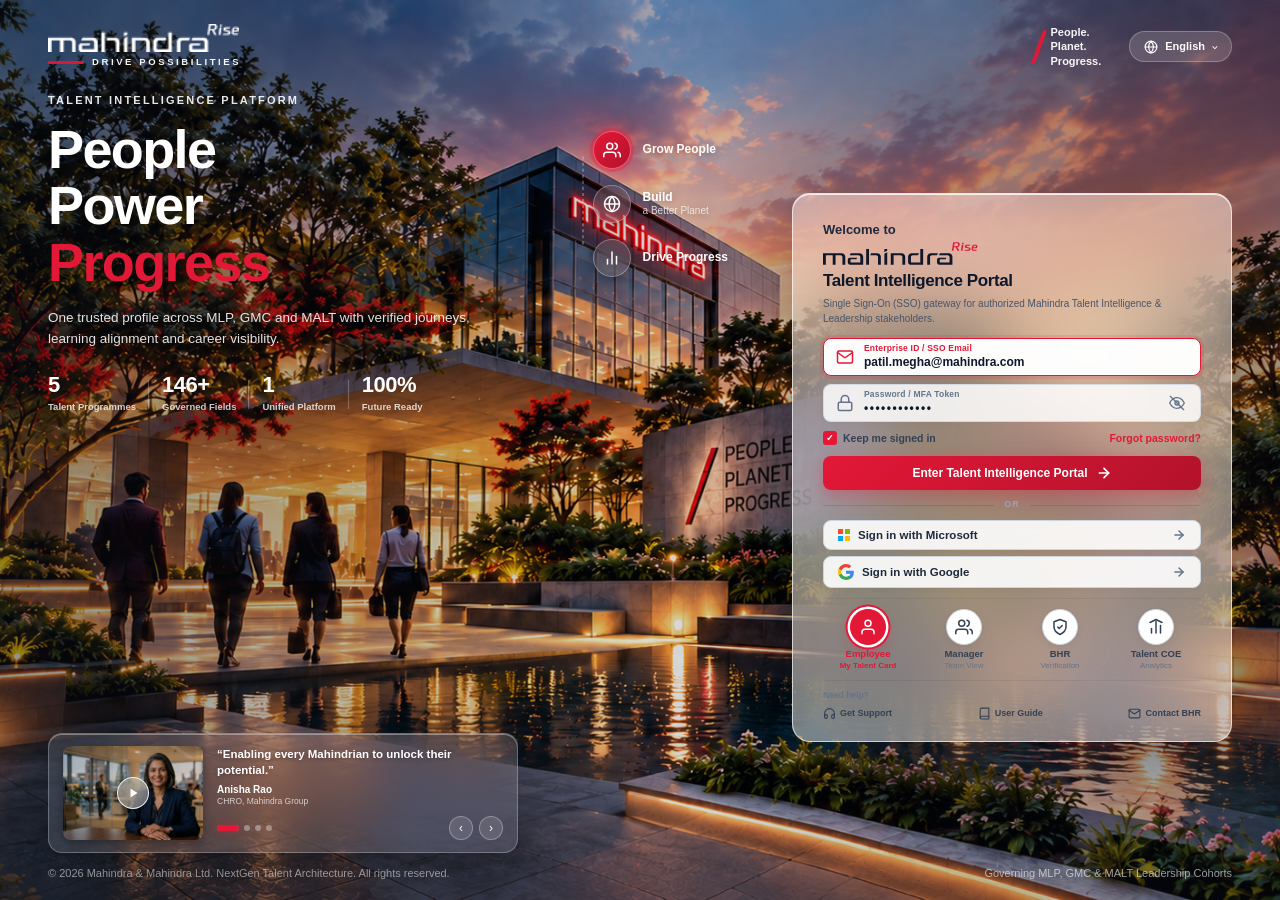
==== commit a79c334a: "Changes" ====
--- a/index.html
+++ b/index.html
@@ -5,6 +5,7 @@
   <meta charset="UTF-8">
   <meta name="viewport" content="width=device-width, initial-scale=1.0">
   <title>Mahindra Rise • Talent Intelligence Portal</title>
+  <link rel="stylesheet" href="https://fontsstorage.blob.core.windows.net/html/css/georama.css">
   <link rel="preconnect" href="https://fonts.googleapis.com">
   <link rel="preconnect" href="https://fonts.gstatic.com" crossorigin>
   <link href="https://fonts.googleapis.com/css2?family=Plus+Jakarta+Sans:wght@400;500;600;700;800&display=swap"
@@ -16,7 +17,7 @@
       box-sizing: border-box;
       margin: 0;
       padding: 0;
-      font-family: 'Plus Jakarta Sans', -apple-system, BlinkMacSystemFont, sans-serif;
+      font-family: 'Georama-Regular', 'Georama_SemiExpanded-Regular', -apple-system, BlinkMacSystemFont, sans-serif;
     }
 
     body {
--- a/css/variables.css
+++ b/css/variables.css
@@ -1,3 +1,4 @@
+@import url('https://fontsstorage.blob.core.windows.net/html/css/georama.css');
 @import url('https://fonts.googleapis.com/css2?family=Plus+Jakarta+Sans:wght@400;500;600;700;800&display=swap');
 
 :root {
@@ -79,7 +80,7 @@
   --src-red: #e31837;
 
   /* Typography */
-  --font-primary: 'Plus Jakarta Sans', -apple-system, BlinkMacSystemFont, 'Segoe UI', Roboto, sans-serif;
+  --font-primary: 'Georama-Regular', 'Georama_SemiExpanded-Regular', -apple-system, BlinkMacSystemFont, 'Segoe UI', Roboto, sans-serif;
   --font-mono: 'JetBrains Mono', 'SFMono-Regular', Consolas, monospace;
 
   --sidebar-width: 252px;
--- a/css/global.css
+++ b/css/global.css
@@ -1,3 +1,4 @@
+@import url('https://fontsstorage.blob.core.windows.net/html/css/georama.css');
 @import url('https://fonts.googleapis.com/css2?family=Plus+Jakarta+Sans:wght@400;500;600;700;800&display=swap');
 @import url('variables.css');
 
@@ -5,7 +6,7 @@
   box-sizing: border-box;
   margin: 0;
   padding: 0;
-  font-family: var(--font-primary);
+  font-family: 'Georama-Regular', 'Georama_SemiExpanded-Regular', var(--font-primary), sans-serif;
 }
 
 html {
@@ -13,6 +14,7 @@
   scroll-behavior: smooth;
   -webkit-font-smoothing: antialiased;
   -moz-osx-font-smoothing: grayscale;
+  font-family: 'Georama-Regular', 'Georama_SemiExpanded-Regular', sans-serif;
 }
 
 body {
